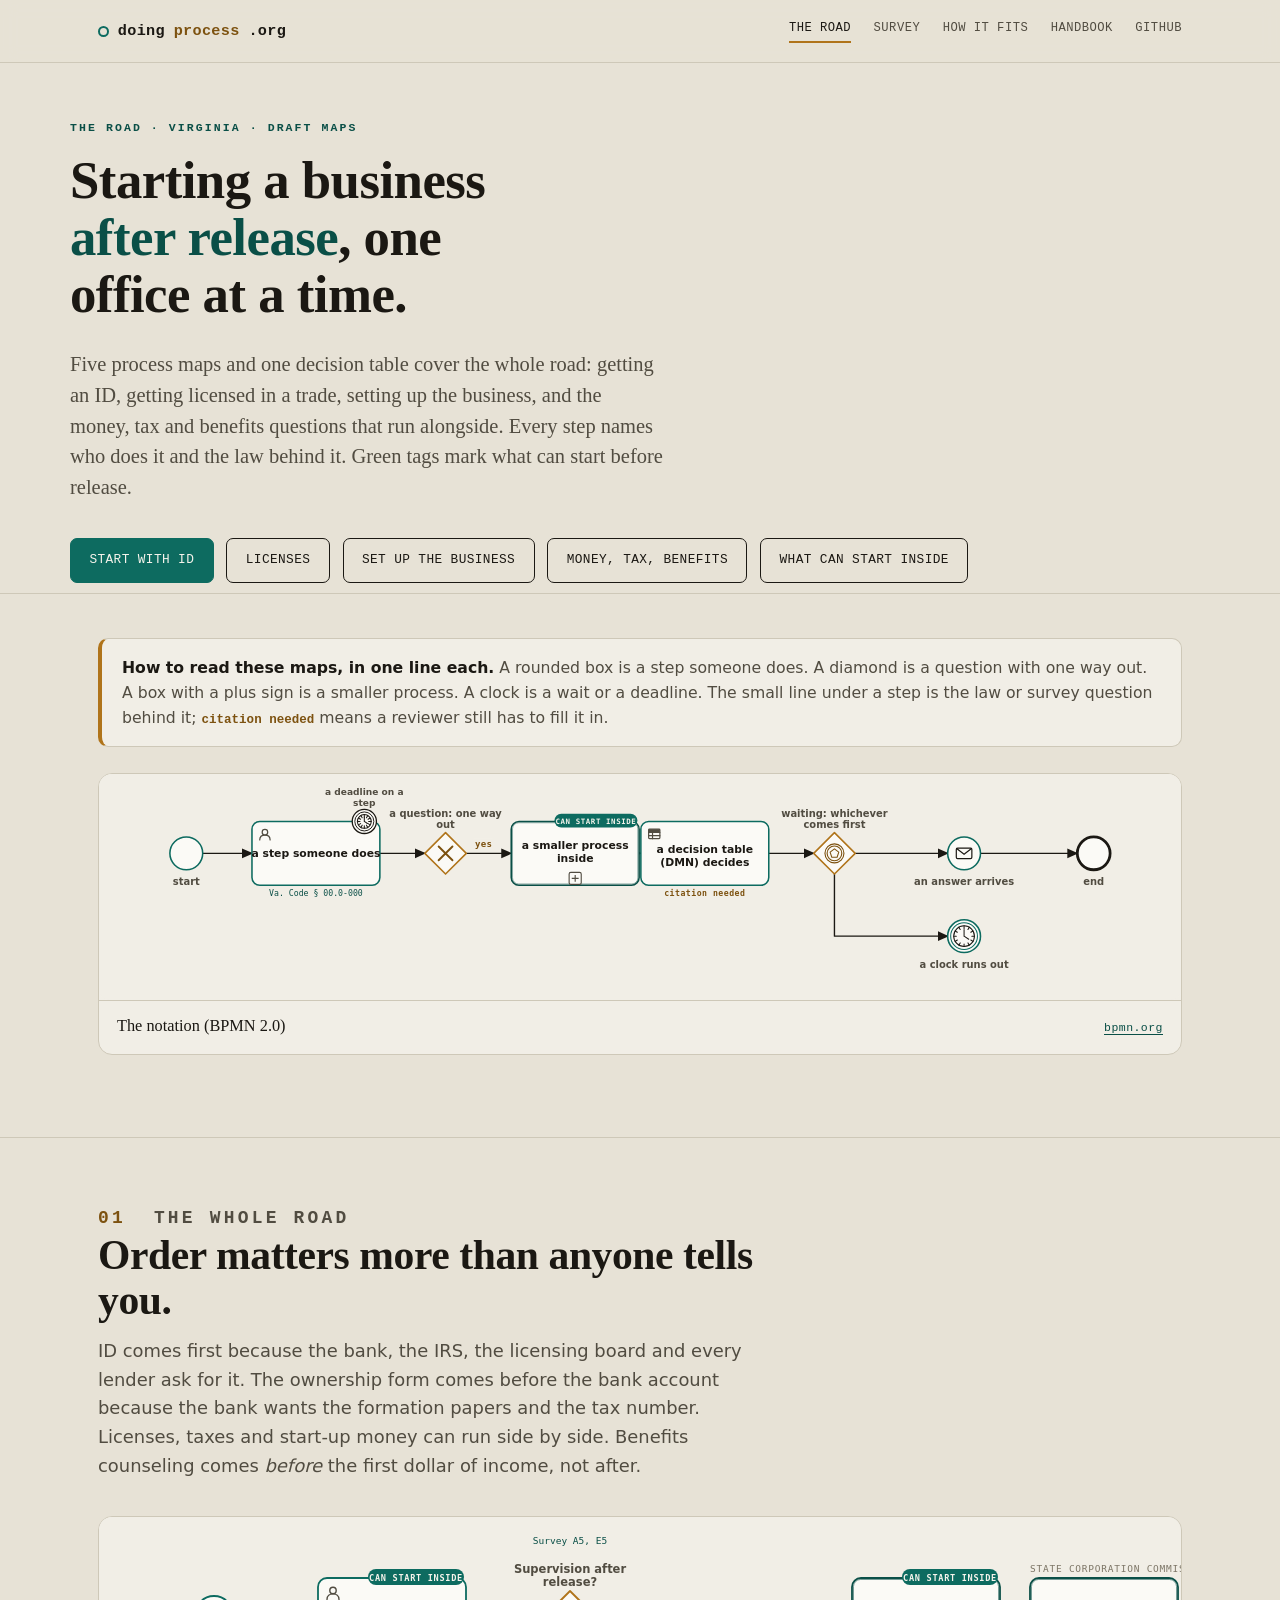
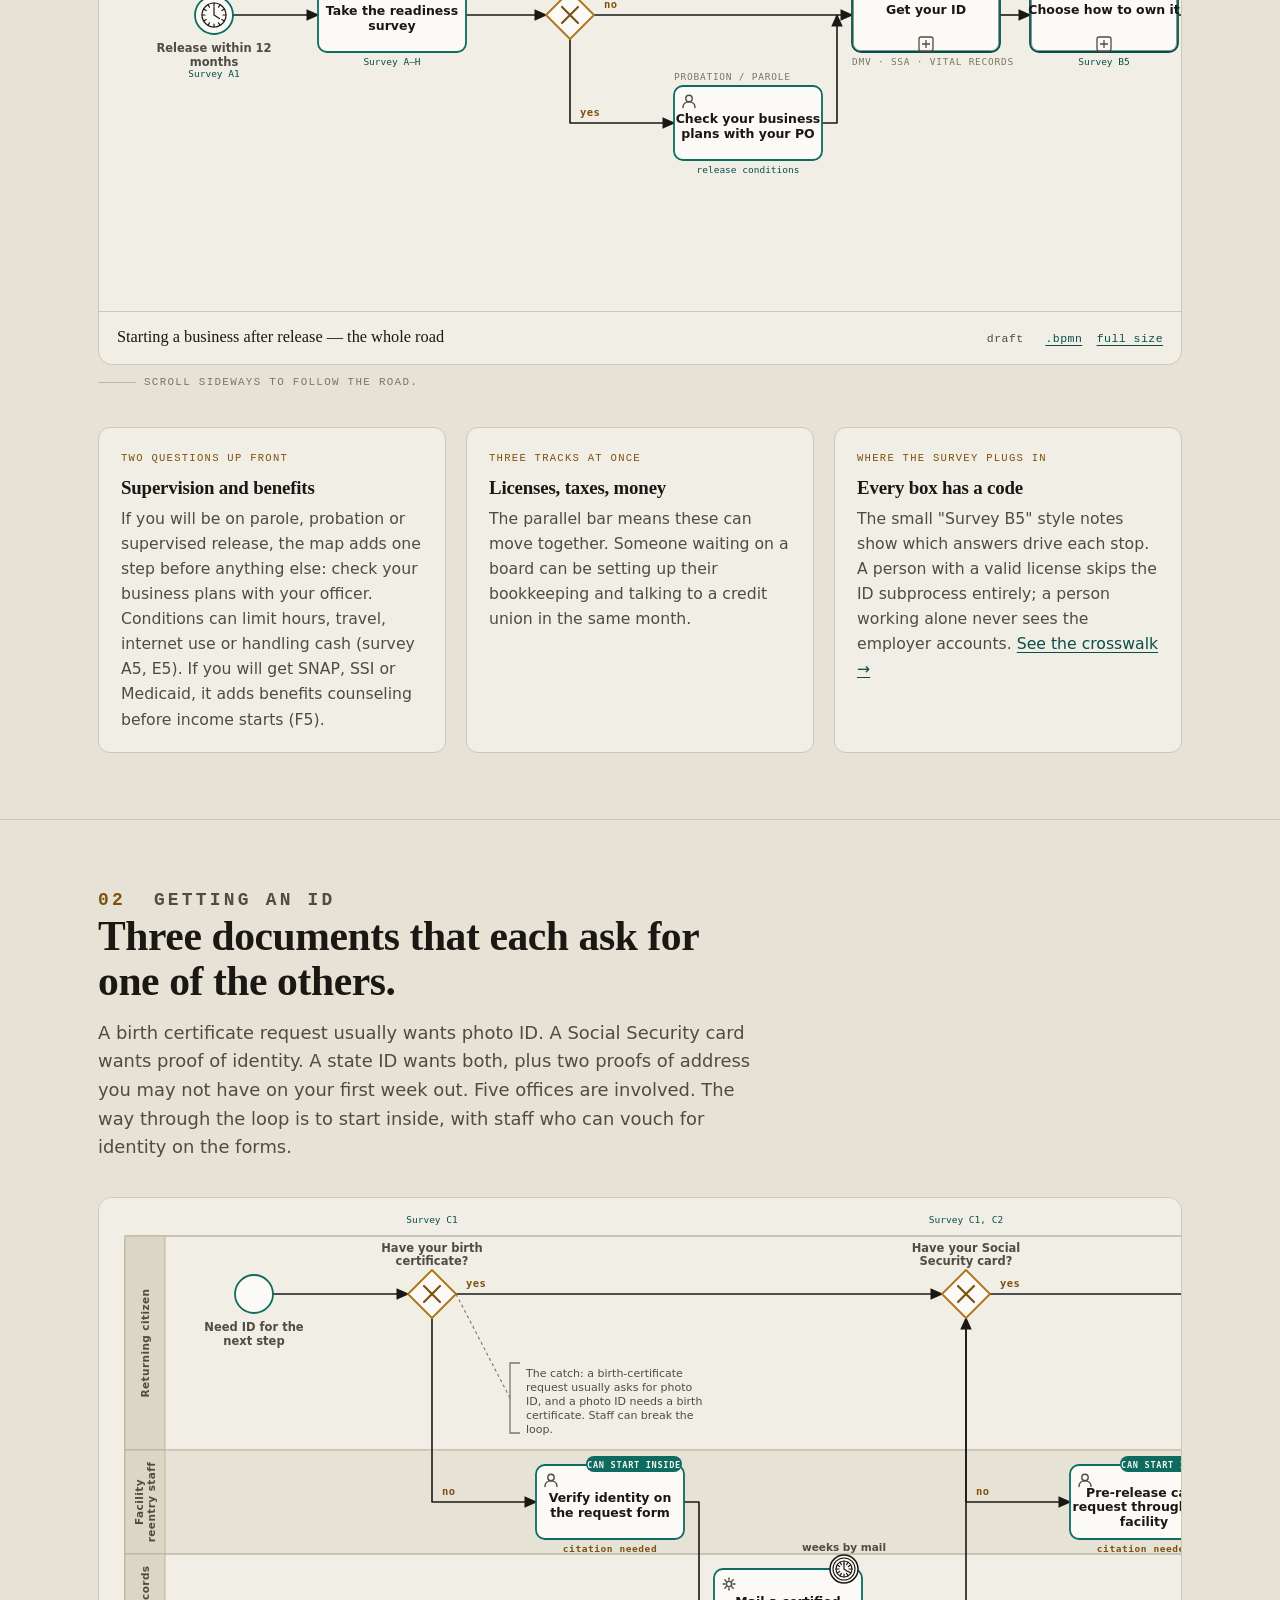
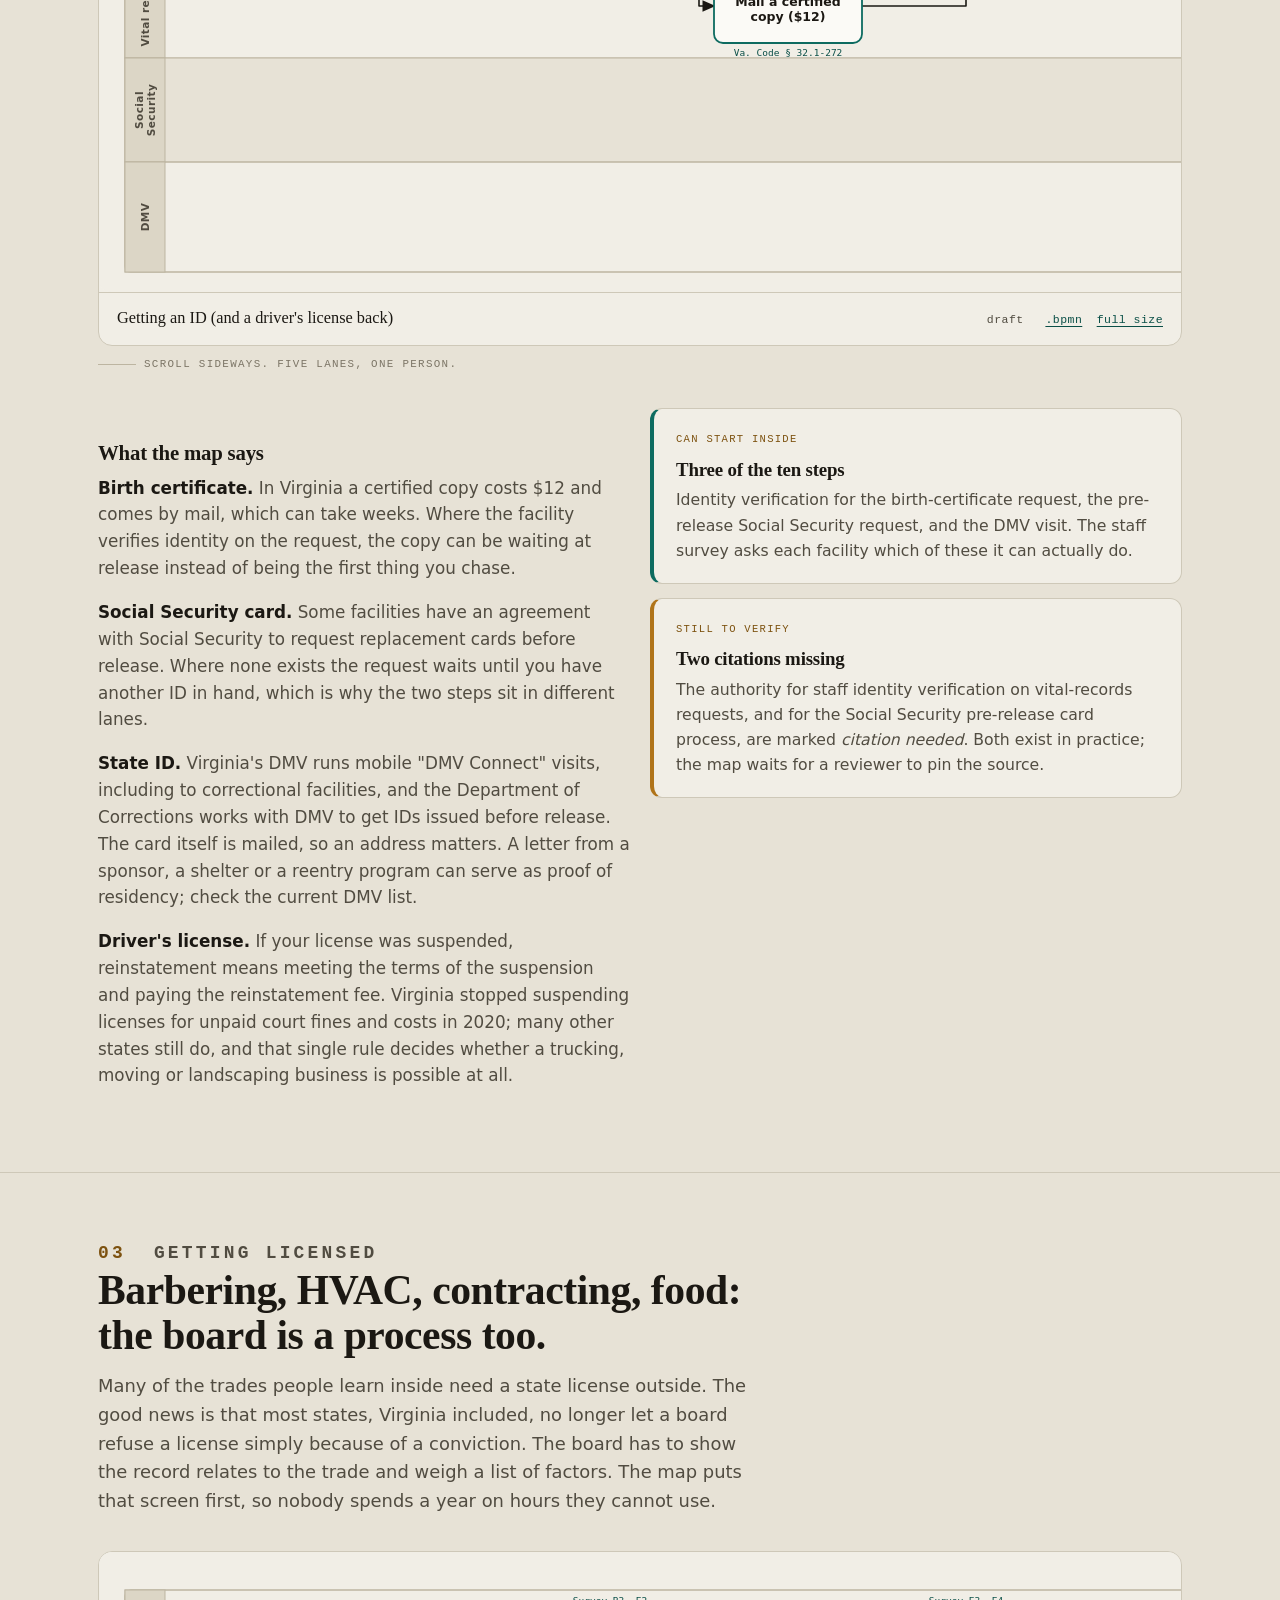
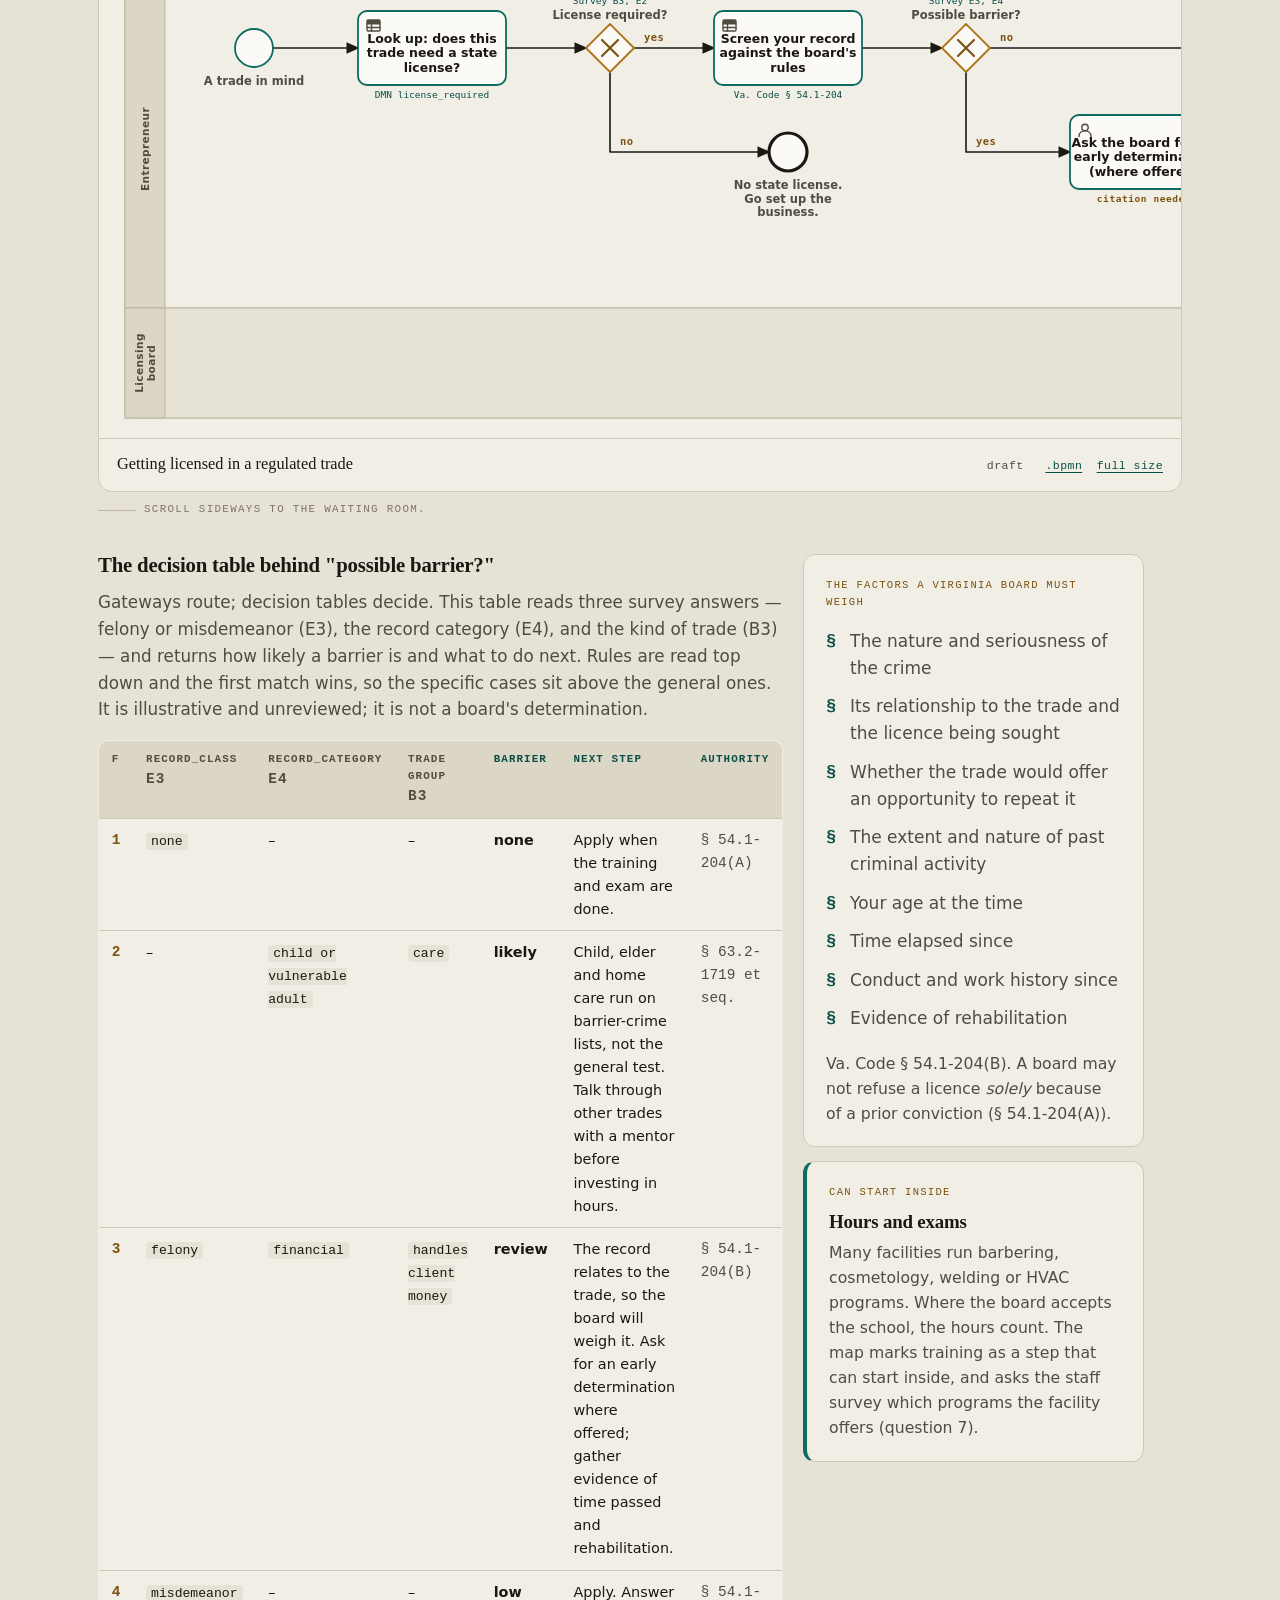
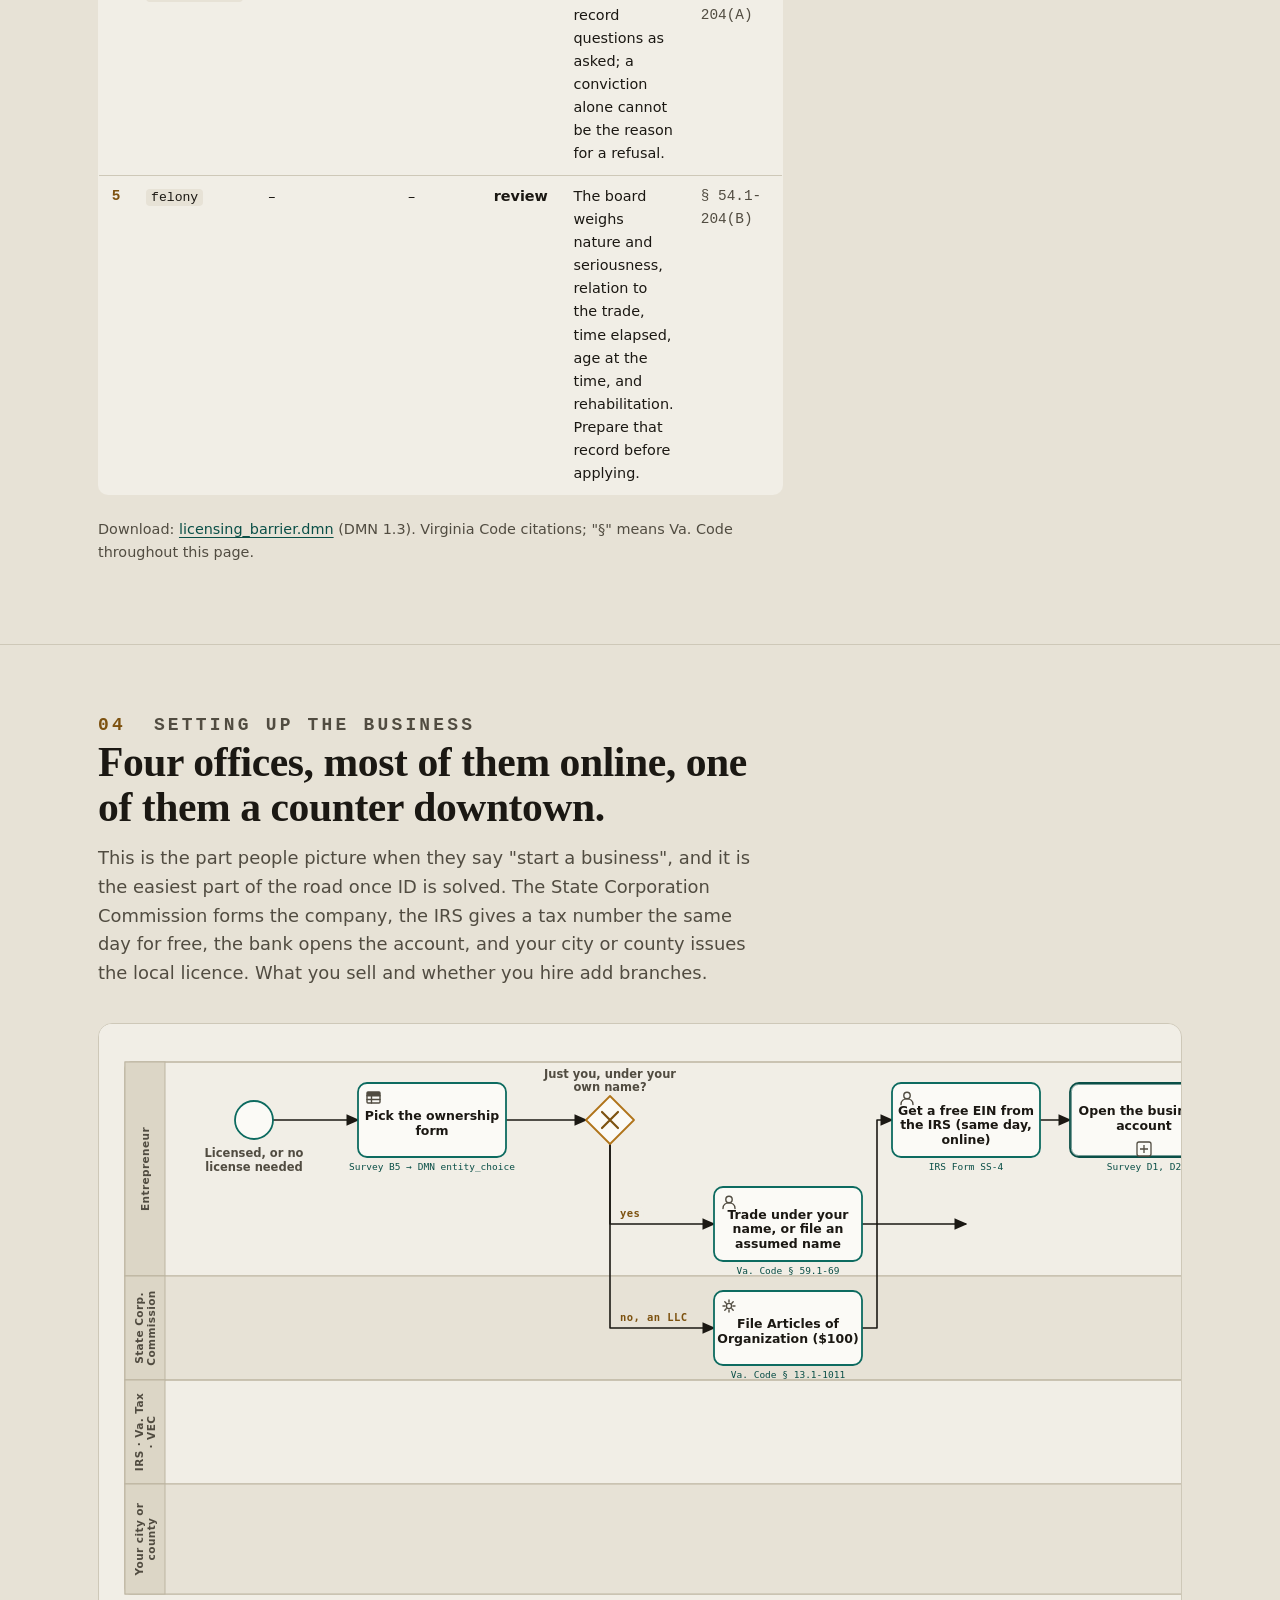
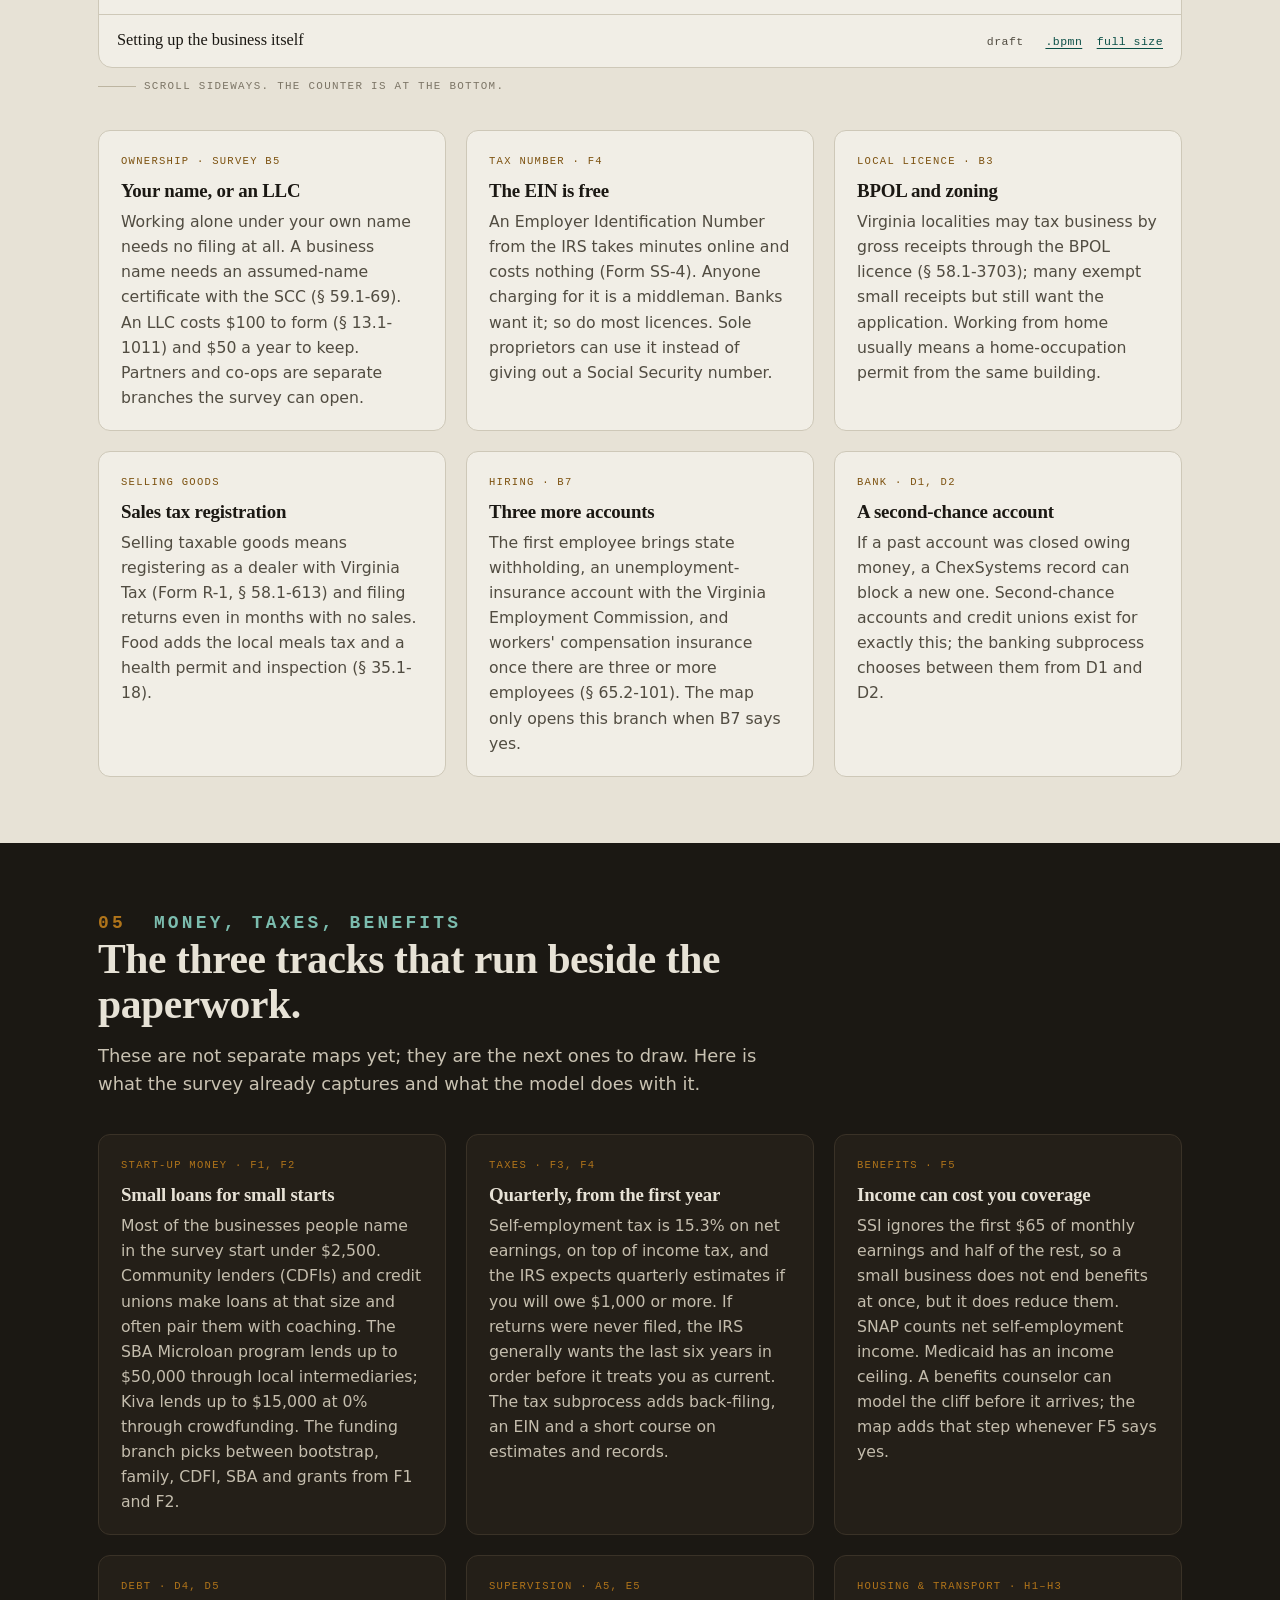
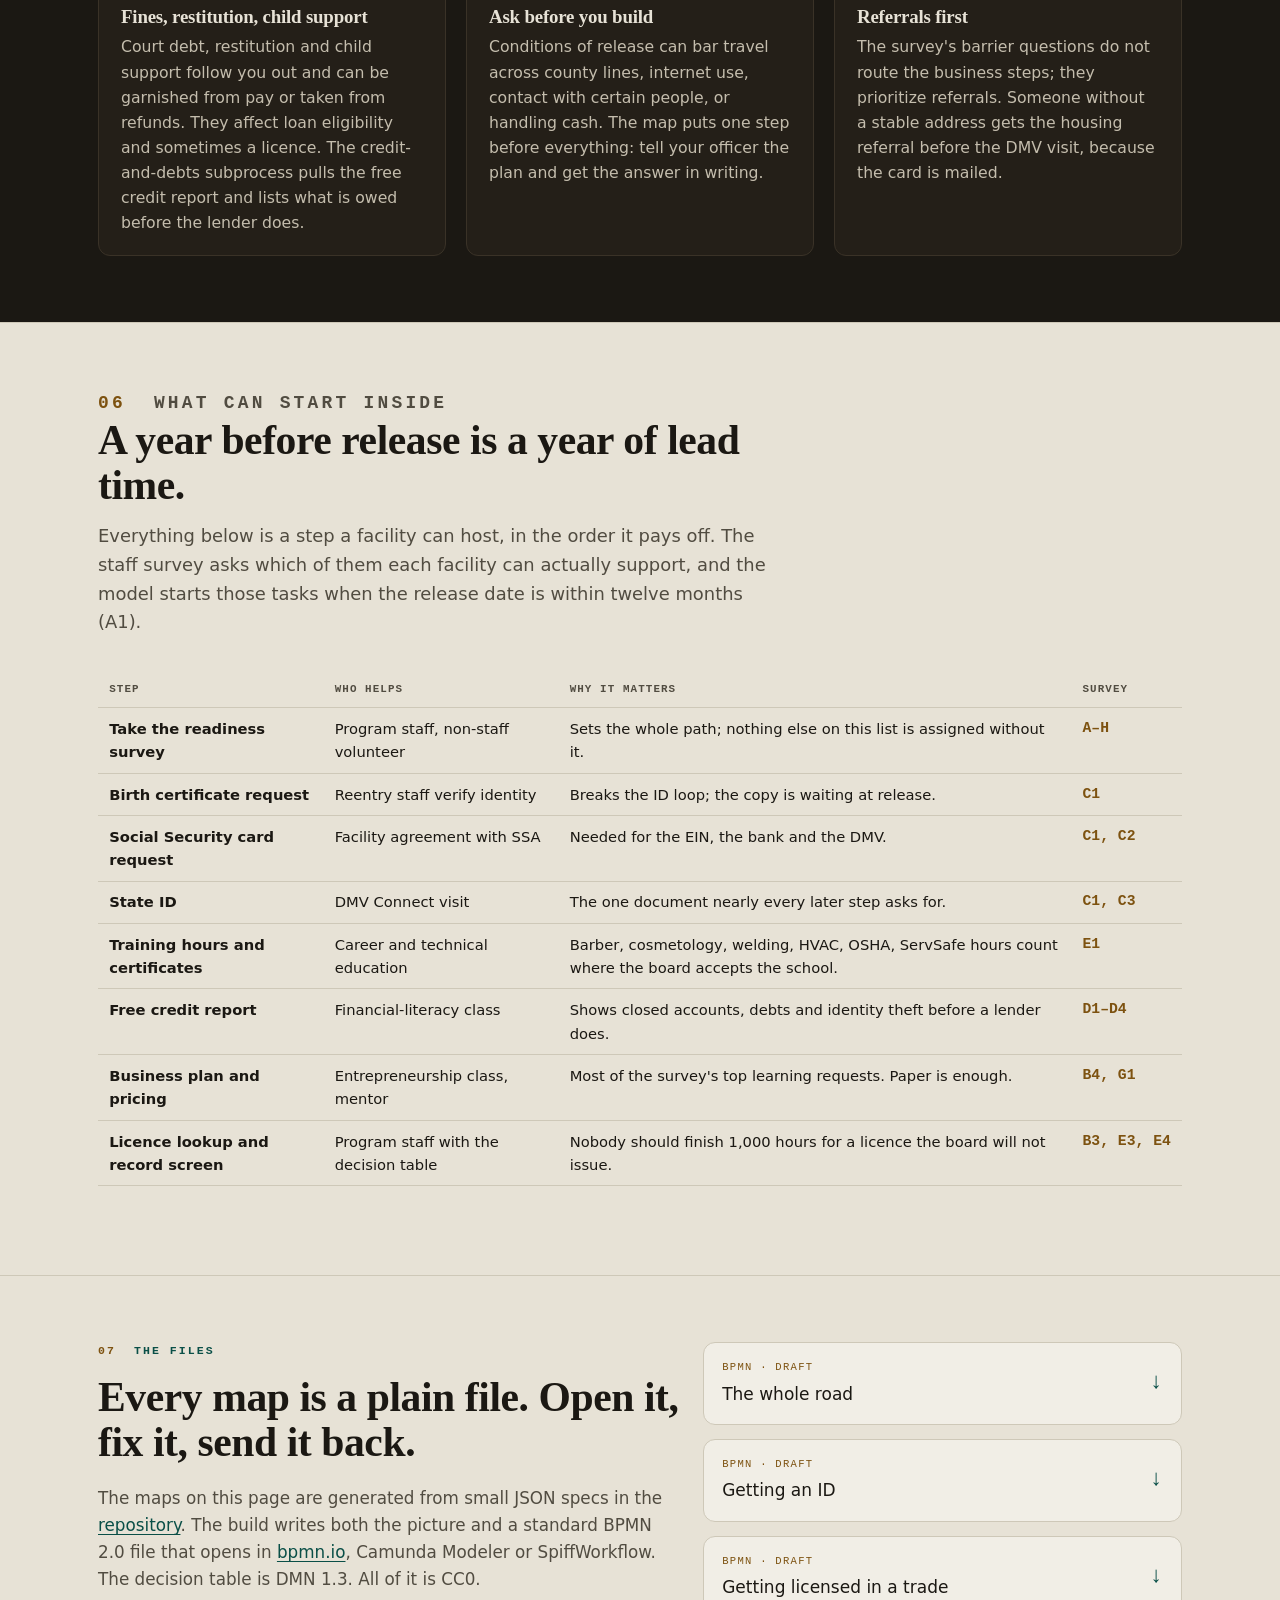
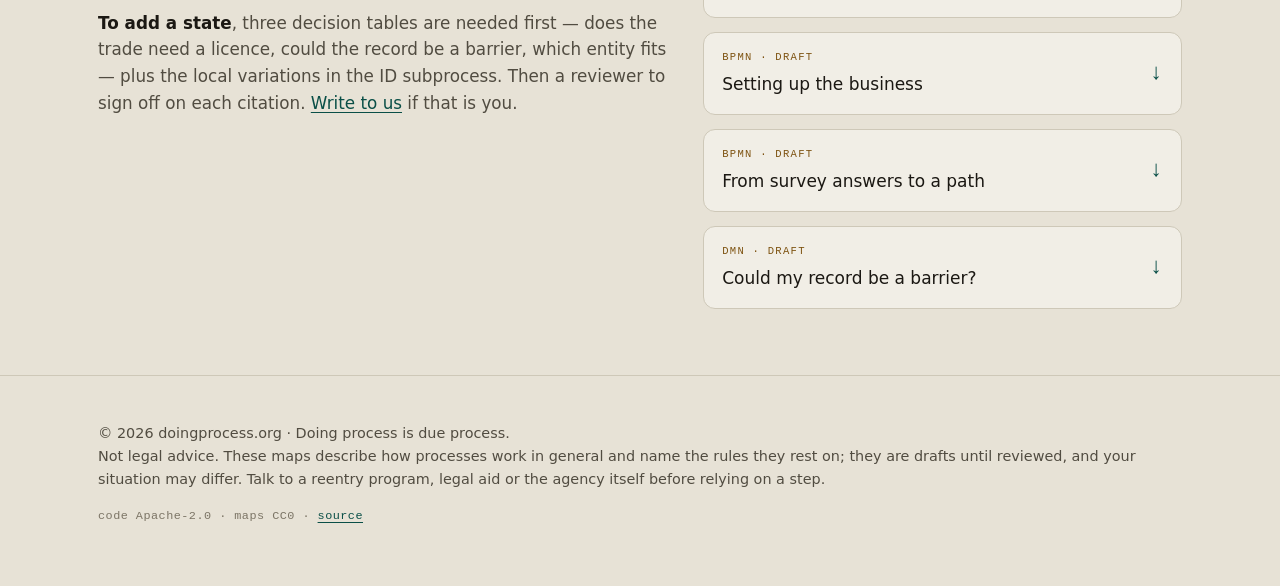
==== site/start-a-business.html @ e69c784a "Rebuild the site around starting a business after release - Three pages: home (reframed around the e" ====
<!doctype html>
<html lang="en">
<head>
<meta charset="utf-8">
<meta name="viewport" content="width=device-width, initial-scale=1">
<title>Starting a business after release — the road, mapped · Doing Process</title>
<meta name="description" content="Every step from a release date to an open business — ID, bank account, ownership, licenses, taxes, money, benefits — as BPMN process maps with the law behind each step. Virginia is the first worked example.">
<link rel="stylesheet" href="assets/site.css">
<link rel="icon" href="data:image/svg+xml,%3Csvg xmlns='http://www.w3.org/2000/svg' viewBox='0 0 32 32'%3E%3Ccircle cx='16' cy='16' r='11' fill='none' stroke='%230d6b60' stroke-width='4'/%3E%3C/svg%3E">
</head>
<body id="top">

<header class="nav">
  <div class="wrap">
    <a class="brand" href="index.html"><span class="dot"></span>doing<b>process</b>.org</a>
    <nav aria-label="Site">
      <a href="start-a-business.html" aria-current="page">The road</a>
      <a href="survey.html">Survey</a>
      <a href="index.html#fit" class="hide-m">How it fits</a>
      <a href="index.html#handbook" class="hide-m">Handbook</a>
      <a href="https://github.com/alibama/doingprocess">GitHub</a>
    </nav>
  </div>
</header>

<main>
<div class="wrap hero sub">
  <p class="eyebrow">The road · Virginia · draft maps</p>
  <h1>Starting a business <em>after release</em>, one office at a time.</h1>
  <p class="lede">Five process maps and one decision table cover the whole road: getting an ID, getting licensed in a trade, setting up
    the business, and the money, tax and benefits questions that run alongside. Every step names who does it and the law behind it.
    Green tags mark what can start before release.</p>
  <div class="actions">
    <a class="btn primary" href="#id">Start with ID</a>
    <a class="btn" href="#license">Licenses</a>
    <a class="btn" href="#setup">Set up the business</a>
    <a class="btn" href="#money">Money, tax, benefits</a>
    <a class="btn" href="#inside">What can start inside</a>
  </div>
</div>

<section class="tight">
  <div class="wrap">
    <div class="callout">
      <p><b>How to read these maps, in one line each.</b> A rounded box is a step someone does. A diamond is a question with one way out.
        A box with a plus sign is a smaller process. A clock is a wait or a deadline. The small line under a step is the law or survey
        question behind it; <span class="need mono" style="color:var(--ochre-2);font-weight:700;font-size:.8em">citation needed</span> means a reviewer still has to fill it in.</p>
    </div>
    <figure class="diagram">
      <div class="scroller"><img class="fit" src="assets/diagrams/legend.svg" width="1230" height="268" alt="Legend: start circle, a step someone does with a deadline clock, a question diamond, a smaller process with a plus sign, a decision table step, an event gateway waiting for whichever comes first, a message, a timer, and a thick end circle."></div>
      <figcaption><span class="t">The notation (BPMN 2.0)</span><span class="links"><a href="https://www.bpmn.org/">bpmn.org</a></span></figcaption>
    </figure>
  </div>
</section>

<!-- 01 the whole road -->
<section id="road">
  <div class="wrap">
    <div class="head">
      <p class="eyebrow"><span class="n">01</span> &nbsp;The whole road</p>
      <h2>Order matters more than anyone tells you.</h2>
      <p>ID comes first because the bank, the IRS, the licensing board and every lender ask for it. The ownership form comes before the bank account because the bank wants the formation papers and the tax number. Licenses, taxes and start-up money can run side by side. Benefits counseling comes <em>before</em> the first dollar of income, not after.</p>
    </div>
    <figure class="diagram">
      <div class="scroller"><img src="assets/diagrams/overview.svg" width="2366" height="394" alt="BPMN overview of the whole road from release to an open business." loading="lazy"></div>
      <figcaption><span class="t">Starting a business after release — the whole road</span>
        <span class="links">draft <a href="models/overview.bpmn" download>.bpmn</a><a href="assets/diagrams/overview.svg">full size</a></span></figcaption>
    </figure>
    <p class="scrollhint">Scroll sideways to follow the road.</p>
    <div class="grid cards3">
      <div class="card"><span class="tag">Two questions up front</span><h3>Supervision and benefits</h3><p>If you will be on parole, probation or supervised release, the map adds one step before anything else: check your business plans with your officer. Conditions can limit hours, travel, internet use or handling cash (survey A5, E5). If you will get SNAP, SSI or Medicaid, it adds benefits counseling before income starts (F5).</p></div>
      <div class="card"><span class="tag">Three tracks at once</span><h3>Licenses, taxes, money</h3><p>The parallel bar means these can move together. Someone waiting on a board can be setting up their bookkeeping and talking to a credit union in the same month.</p></div>
      <div class="card"><span class="tag">Where the survey plugs in</span><h3>Every box has a code</h3><p>The small "Survey B5" style notes show which answers drive each stop. A person with a valid license skips the ID subprocess entirely; a person working alone never sees the employer accounts. <a href="survey.html#crosswalk">See the crosswalk →</a></p></div>
    </div>
  </div>
</section>

<!-- 02 ID -->
<section id="id">
  <div class="wrap">
    <div class="head">
      <p class="eyebrow"><span class="n">02</span> &nbsp;Getting an ID</p>
      <h2>Three documents that each ask for one of the others.</h2>
      <p>A birth certificate request usually wants photo ID. A Social Security card wants proof of identity. A state ID wants both, plus two proofs of address you may not have on your first week out. Five offices are involved. The way through the loop is to start inside, with staff who can vouch for identity on the forms.</p>
    </div>
    <figure class="diagram">
      <div class="scroller"><img src="assets/diagrams/obtain_id.svg" width="2584" height="694" alt="BPMN map with lanes for the returning citizen, facility reentry staff, vital records, Social Security and the DMV: birth certificate, Social Security card, state ID and driver's license reinstatement." loading="lazy"></div>
      <figcaption><span class="t">Getting an ID (and a driver's license back)</span>
        <span class="links">draft <a href="models/obtain_id.bpmn" download>.bpmn</a><a href="assets/diagrams/obtain_id.svg">full size</a></span></figcaption>
    </figure>
    <p class="scrollhint">Scroll sideways. Five lanes, one person.</p>
    <div class="grid g2e">
      <div class="prose">
        <h3>What the map says</h3>
        <p><b>Birth certificate.</b> In Virginia a certified copy costs $12 and comes by mail, which can take weeks. Where the facility verifies identity on the request, the copy can be waiting at release instead of being the first thing you chase.</p>
        <p><b>Social Security card.</b> Some facilities have an agreement with Social Security to request replacement cards before release. Where none exists the request waits until you have another ID in hand, which is why the two steps sit in different lanes.</p>
        <p><b>State ID.</b> Virginia's DMV runs mobile "DMV Connect" visits, including to correctional facilities, and the Department of Corrections works with DMV to get IDs issued before release. The card itself is mailed, so an address matters. A letter from a sponsor, a shelter or a reentry program can serve as proof of residency; check the current DMV list.</p>
        <p><b>Driver's license.</b> If your license was suspended, reinstatement means meeting the terms of the suspension and paying the reinstatement fee. Virginia stopped suspending licenses for unpaid court fines and costs in 2020; many other states still do, and that single rule decides whether a trucking, moving or landscaping business is possible at all.</p>
      </div>
      <div>
        <div class="card accent" style="margin-bottom:14px"><span class="tag">Can start inside</span><h3>Three of the ten steps</h3><p>Identity verification for the birth-certificate request, the pre-release Social Security request, and the DMV visit. The staff survey asks each facility which of these it can actually do.</p></div>
        <div class="card warn"><span class="tag">Still to verify</span><h3>Two citations missing</h3><p>The authority for staff identity verification on vital-records requests, and for the Social Security pre-release card process, are marked <em>citation needed</em>. Both exist in practice; the map waits for a reviewer to pin the source.</p></div>
      </div>
    </div>
  </div>
</section>

<!-- 03 licenses -->
<section id="license">
  <div class="wrap">
    <div class="head">
      <p class="eyebrow"><span class="n">03</span> &nbsp;Getting licensed</p>
      <h2>Barbering, HVAC, contracting, food: the board is a process too.</h2>
      <p>Many of the trades people learn inside need a state license outside. The good news is that most states, Virginia included, no longer let a board refuse a license simply because of a conviction. The board has to show the record relates to the trade and weigh a list of factors. The map puts that screen first, so nobody spends a year on hours they cannot use.</p>
    </div>
    <figure class="diagram">
      <div class="scroller"><img src="assets/diagrams/licensed_trade.svg" width="2406" height="486" alt="BPMN map: look up whether the trade needs a license, screen the record against the board's rules, optional early determination, training hours and exam, apply, then wait for the board: issued, denied with a hearing, or follow up after 30 days." loading="lazy"></div>
      <figcaption><span class="t">Getting licensed in a regulated trade</span>
        <span class="links">draft <a href="models/licensed_trade.bpmn" download>.bpmn</a><a href="assets/diagrams/licensed_trade.svg">full size</a></span></figcaption>
    </figure>
    <p class="scrollhint">Scroll sideways to the waiting room.</p>

    <div class="grid g2">
      <div>
        <h3 style="font-size:1.3rem;margin-bottom:.6em">The decision table behind "possible barrier?"</h3>
        <p class="prose">Gateways route; decision tables decide. This table reads three survey answers — felony or misdemeanor (E3), the record category (E4), and the kind of trade (B3) — and returns how likely a barrier is and what to do next. Rules are read top down and the first match wins, so the specific cases sit above the general ones. It is illustrative and unreviewed; it is not a board's determination.</p>
        <div class="tablewrap">
        <table class="dmn">
          <thead><tr><th>F</th><th>record_class <span class="small">E3</span></th><th>record_category <span class="small">E4</span></th><th>trade group <span class="small">B3</span></th><th class="out">barrier</th><th class="out">next step</th><th class="out">authority</th></tr></thead>
          <tbody>
            <tr><td class="n">1</td><td><code>none</code></td><td>–</td><td>–</td><td><b>none</b></td><td>Apply when the training and exam are done.</td><td class="mono small">§ 54.1-204(A)</td></tr>
            <tr><td class="n">2</td><td>–</td><td><code>child or vulnerable adult</code></td><td><code>care</code></td><td><b>likely</b></td><td>Child, elder and home care run on barrier-crime lists, not the general test. Talk through other trades with a mentor before investing in hours.</td><td class="mono small">§ 63.2-1719 et seq.</td></tr>
            <tr><td class="n">3</td><td><code>felony</code></td><td><code>financial</code></td><td><code>handles client money</code></td><td><b>review</b></td><td>The record relates to the trade, so the board will weigh it. Ask for an early determination where offered; gather evidence of time passed and rehabilitation.</td><td class="mono small">§ 54.1-204(B)</td></tr>
            <tr><td class="n">4</td><td><code>misdemeanor</code></td><td>–</td><td>–</td><td><b>low</b></td><td>Apply. Answer record questions as asked; a conviction alone cannot be the reason for a refusal.</td><td class="mono small">§ 54.1-204(A)</td></tr>
            <tr><td class="n">5</td><td><code>felony</code></td><td>–</td><td>–</td><td><b>review</b></td><td>The board weighs nature and seriousness, relation to the trade, time elapsed, age at the time, and rehabilitation. Prepare that record before applying.</td><td class="mono small">§ 54.1-204(B)</td></tr>
          </tbody>
        </table>
        </div>
        <p class="small">Download: <a href="models/licensing_barrier.dmn" download>licensing_barrier.dmn</a> (DMN 1.3). Virginia Code citations; "§" means Va. Code throughout this page.</p>
      </div>
      <div>
        <div class="card" style="margin-bottom:14px"><span class="tag">The factors a Virginia board must weigh</span>
          <ul class="ticks">
            <li>The nature and seriousness of the crime</li>
            <li>Its relationship to the trade and the licence being sought</li>
            <li>Whether the trade would offer an opportunity to repeat it</li>
            <li>The extent and nature of past criminal activity</li>
            <li>Your age at the time</li>
            <li>Time elapsed since</li>
            <li>Conduct and work history since</li>
            <li>Evidence of rehabilitation</li>
          </ul>
          <p class="small" style="margin-top:.8rem">Va. Code § 54.1-204(B). A board may not refuse a licence <em>solely</em> because of a prior conviction (§ 54.1-204(A)).</p></div>
        <div class="card accent"><span class="tag">Can start inside</span><h3>Hours and exams</h3><p>Many facilities run barbering, cosmetology, welding or HVAC programs. Where the board accepts the school, the hours count. The map marks training as a step that can start inside, and asks the staff survey which programs the facility offers (question 7).</p></div>
      </div>
    </div>
  </div>
</section>

<!-- 04 set up -->
<section id="setup">
  <div class="wrap">
    <div class="head">
      <p class="eyebrow"><span class="n">04</span> &nbsp;Setting up the business</p>
      <h2>Four offices, most of them online, one of them a counter downtown.</h2>
      <p>This is the part people picture when they say "start a business", and it is the easiest part of the road once ID is solved. The State Corporation Commission forms the company, the IRS gives a tax number the same day for free, the bank opens the account, and your city or county issues the local licence. What you sell and whether you hire add branches.</p>
    </div>
    <figure class="diagram">
      <div class="scroller"><img src="assets/diagrams/set_up_business.svg" width="2406" height="590" alt="BPMN map with lanes for the entrepreneur, the State Corporation Commission, state and federal tax agencies, and the locality: ownership form, assumed name or LLC, EIN, bank account, local business licence, zoning, sales tax or health permit, employer accounts." loading="lazy"></div>
      <figcaption><span class="t">Setting up the business itself</span>
        <span class="links">draft <a href="models/set_up_business.bpmn" download>.bpmn</a><a href="assets/diagrams/set_up_business.svg">full size</a></span></figcaption>
    </figure>
    <p class="scrollhint">Scroll sideways. The counter is at the bottom.</p>
    <div class="grid cards3">
      <div class="card"><span class="tag">Ownership · Survey B5</span><h3>Your name, or an LLC</h3><p>Working alone under your own name needs no filing at all. A business name needs an assumed-name certificate with the SCC (§ 59.1-69). An LLC costs $100 to form (§ 13.1-1011) and $50 a year to keep. Partners and co-ops are separate branches the survey can open.</p></div>
      <div class="card"><span class="tag">Tax number · F4</span><h3>The EIN is free</h3><p>An Employer Identification Number from the IRS takes minutes online and costs nothing (Form SS-4). Anyone charging for it is a middleman. Banks want it; so do most licences. Sole proprietors can use it instead of giving out a Social Security number.</p></div>
      <div class="card"><span class="tag">Local licence · B3</span><h3>BPOL and zoning</h3><p>Virginia localities may tax business by gross receipts through the BPOL licence (§ 58.1-3703); many exempt small receipts but still want the application. Working from home usually means a home-occupation permit from the same building.</p></div>
      <div class="card"><span class="tag">Selling goods</span><h3>Sales tax registration</h3><p>Selling taxable goods means registering as a dealer with Virginia Tax (Form R-1, § 58.1-613) and filing returns even in months with no sales. Food adds the local meals tax and a health permit and inspection (§ 35.1-18).</p></div>
      <div class="card"><span class="tag">Hiring · B7</span><h3>Three more accounts</h3><p>The first employee brings state withholding, an unemployment-insurance account with the Virginia Employment Commission, and workers' compensation insurance once there are three or more employees (§ 65.2-101). The map only opens this branch when B7 says yes.</p></div>
      <div class="card"><span class="tag">Bank · D1, D2</span><h3>A second-chance account</h3><p>If a past account was closed owing money, a ChexSystems record can block a new one. Second-chance accounts and credit unions exist for exactly this; the banking subprocess chooses between them from D1 and D2.</p></div>
    </div>
  </div>
</section>

<!-- 05 money -->
<section id="money" class="dark">
  <div class="wrap">
    <div class="head">
      <p class="eyebrow"><span class="n">05</span> &nbsp;Money, taxes, benefits</p>
      <h2>The three tracks that run beside the paperwork.</h2>
      <p>These are not separate maps yet; they are the next ones to draw. Here is what the survey already captures and what the model does with it.</p>
    </div>
    <div class="grid cards3">
      <div class="card"><span class="tag">Start-up money · F1, F2</span><h3>Small loans for small starts</h3><p>Most of the businesses people name in the survey start under $2,500. Community lenders (CDFIs) and credit unions make loans at that size and often pair them with coaching. The SBA Microloan program lends up to $50,000 through local intermediaries; Kiva lends up to $15,000 at 0% through crowdfunding. The funding branch picks between bootstrap, family, CDFI, SBA and grants from F1 and F2.</p></div>
      <div class="card"><span class="tag">Taxes · F3, F4</span><h3>Quarterly, from the first year</h3><p>Self-employment tax is 15.3% on net earnings, on top of income tax, and the IRS expects quarterly estimates if you will owe $1,000 or more. If returns were never filed, the IRS generally wants the last six years in order before it treats you as current. The tax subprocess adds back-filing, an EIN and a short course on estimates and records.</p></div>
      <div class="card"><span class="tag">Benefits · F5</span><h3>Income can cost you coverage</h3><p>SSI ignores the first $65 of monthly earnings and half of the rest, so a small business does not end benefits at once, but it does reduce them. SNAP counts net self-employment income. Medicaid has an income ceiling. A benefits counselor can model the cliff before it arrives; the map adds that step whenever F5 says yes.</p></div>
      <div class="card"><span class="tag">Debt · D4, D5</span><h3>Fines, restitution, child support</h3><p>Court debt, restitution and child support follow you out and can be garnished from pay or taken from refunds. They affect loan eligibility and sometimes a licence. The credit-and-debts subprocess pulls the free credit report and lists what is owed before the lender does.</p></div>
      <div class="card"><span class="tag">Supervision · A5, E5</span><h3>Ask before you build</h3><p>Conditions of release can bar travel across county lines, internet use, contact with certain people, or handling cash. The map puts one step before everything: tell your officer the plan and get the answer in writing.</p></div>
      <div class="card"><span class="tag">Housing &amp; transport · H1–H3</span><h3>Referrals first</h3><p>The survey's barrier questions do not route the business steps; they prioritize referrals. Someone without a stable address gets the housing referral before the DMV visit, because the card is mailed.</p></div>
    </div>
  </div>
</section>

<!-- 06 inside -->
<section id="inside">
  <div class="wrap">
    <div class="head">
      <p class="eyebrow"><span class="n">06</span> &nbsp;What can start inside</p>
      <h2>A year before release is a year of lead time.</h2>
      <p>Everything below is a step a facility can host, in the order it pays off. The staff survey asks which of them each facility can actually support, and the model starts those tasks when the release date is within twelve months (A1).</p>
    </div>
    <div class="tablewrap">
    <table class="plain">
      <thead><tr><th>Step</th><th>Who helps</th><th>Why it matters</th><th>Survey</th></tr></thead>
      <tbody>
        <tr><td><b>Take the readiness survey</b></td><td>Program staff, non-staff volunteer</td><td>Sets the whole path; nothing else on this list is assigned without it.</td><td class="code">A–H</td></tr>
        <tr><td><b>Birth certificate request</b></td><td>Reentry staff verify identity</td><td>Breaks the ID loop; the copy is waiting at release.</td><td class="code">C1</td></tr>
        <tr><td><b>Social Security card request</b></td><td>Facility agreement with SSA</td><td>Needed for the EIN, the bank and the DMV.</td><td class="code">C1, C2</td></tr>
        <tr><td><b>State ID</b></td><td>DMV Connect visit</td><td>The one document nearly every later step asks for.</td><td class="code">C1, C3</td></tr>
        <tr><td><b>Training hours and certificates</b></td><td>Career and technical education</td><td>Barber, cosmetology, welding, HVAC, OSHA, ServSafe hours count where the board accepts the school.</td><td class="code">E1</td></tr>
        <tr><td><b>Free credit report</b></td><td>Financial-literacy class</td><td>Shows closed accounts, debts and identity theft before a lender does.</td><td class="code">D1–D4</td></tr>
        <tr><td><b>Business plan and pricing</b></td><td>Entrepreneurship class, mentor</td><td>Most of the survey's top learning requests. Paper is enough.</td><td class="code">B4, G1</td></tr>
        <tr><td><b>Licence lookup and record screen</b></td><td>Program staff with the decision table</td><td>Nobody should finish 1,000 hours for a licence the board will not issue.</td><td class="code">B3, E3, E4</td></tr>
      </tbody>
    </table>
    </div>
  </div>
</section>

<!-- 07 files + next -->
<section id="files">
  <div class="wrap grid g2">
    <div>
      <p class="eyebrow"><span class="n">07</span> &nbsp;The files</p>
      <h2 style="font-size:clamp(1.8rem,3.6vw,2.6rem);margin-bottom:.5em">Every map is a plain file. Open it, fix it, send it back.</h2>
      <p class="prose">The maps on this page are generated from small JSON specs in the <a href="https://github.com/alibama/doingprocess/tree/main/models">repository</a>. The build writes both the picture and a standard BPMN 2.0 file that opens in <a href="https://demo.bpmn.io/">bpmn.io</a>, Camunda Modeler or SpiffWorkflow. The decision table is DMN 1.3. All of it is CC0.</p>
      <p class="prose"><b>To add a state</b>, three decision tables are needed first — does the trade need a licence, could the record be a barrier, which entity fits — plus the local variations in the ID subprocess. Then a reviewer to sign off on each citation. <a href="mailto:hello@doingprocess.org">Write to us</a> if that is you.</p>
    </div>
    <div class="dls" style="grid-template-columns:1fr">
      <a class="dl" href="models/overview.bpmn" download><span><span class="k">BPMN · draft</span>The whole road</span><span class="arrow">↓</span></a>
      <a class="dl" href="models/obtain_id.bpmn" download><span><span class="k">BPMN · draft</span>Getting an ID</span><span class="arrow">↓</span></a>
      <a class="dl" href="models/licensed_trade.bpmn" download><span><span class="k">BPMN · draft</span>Getting licensed in a trade</span><span class="arrow">↓</span></a>
      <a class="dl" href="models/set_up_business.bpmn" download><span><span class="k">BPMN · draft</span>Setting up the business</span><span class="arrow">↓</span></a>
      <a class="dl" href="models/survey_to_path.bpmn" download><span><span class="k">BPMN · draft</span>From survey answers to a path</span><span class="arrow">↓</span></a>
      <a class="dl" href="models/licensing_barrier.dmn" download><span><span class="k">DMN · draft</span>Could my record be a barrier?</span><span class="arrow">↓</span></a>
    </div>
  </div>
</section>
</main>

<footer>
  <div class="wrap row">
    <div>© <span id="yr"></span> doingprocess.org · Doing process is due process.<br>
      <span class="small">Not legal advice. These maps describe how processes work in general and name the rules they rest on; they are drafts until reviewed, and your situation may differ. Talk to a reentry program, legal aid or the agency itself before relying on a step.</span></div>
    <div class="mono">code Apache-2.0 · maps CC0 · <a href="https://github.com/alibama/doingprocess">source</a></div>
  </div>
</footer>
<script>document.getElementById('yr').textContent=new Date().getFullYear();</script>
</body>
</html>
---- site/assets/site.css ----
/* doingprocess.org — shared styles. Edit freely; no build step. */
:root{
  --paper:#e7e2d6; --paper-2:#f1eee6; --paper-3:#dcd6c6;
  --ink:#1b1813; --ink-2:#514c41; --ink-3:#7c7566;
  --teal:#0d6b60; --teal-2:#0a4f47; --ochre:#b0741a; --ochre-2:#7d5210;
  --line:#cec8b8; --line-2:#bdb5a1;
  --maxw:1140px;
  --serif:"Iowan Old Style","Palatino Linotype",Palatino,"Book Antiqua",Georgia,"Times New Roman",serif;
  --sans:ui-sans-serif,system-ui,-apple-system,"Segoe UI",Roboto,Helvetica,Arial,sans-serif;
  --mono:ui-monospace,"SF Mono","JetBrains Mono","Cascadia Code","Roboto Mono",Menlo,Consolas,monospace;
}
*{box-sizing:border-box}
html{scroll-behavior:smooth}
body{margin:0;background:var(--paper);color:var(--ink);font-family:var(--sans);
  font-size:17px;line-height:1.6;-webkit-font-smoothing:antialiased;text-rendering:optimizeLegibility}
a{color:var(--teal-2);text-underline-offset:3px;text-decoration-thickness:1px}
a:hover{color:var(--ink)}
h1,h2,h3,h4{font-family:var(--serif);font-weight:600;line-height:1.08;letter-spacing:-.01em;margin:0}
p{margin:0 0 1em}
img,svg{max-width:100%}
.wrap{max-width:var(--maxw);margin:0 auto;padding:0 28px}
.narrow{max-width:760px}
.eyebrow{font-family:var(--mono);font-size:.72rem;letter-spacing:.18em;text-transform:uppercase;
  color:var(--teal-2);margin:0 0 .9rem;font-weight:700}
.eyebrow .n{color:var(--ochre-2)}
.lede{font-size:1.28rem;line-height:1.5;color:var(--ink-2);font-family:var(--serif)}
.small{font-size:.9rem;color:var(--ink-2)}
.mono{font-family:var(--mono)}
:focus-visible{outline:2.5px solid var(--ochre);outline-offset:3px;border-radius:2px}
.sr{position:absolute;left:-9999px}

/* nav */
header.nav{position:sticky;top:0;z-index:50;background:color-mix(in srgb,var(--paper) 86%,transparent);
  backdrop-filter:blur(8px);border-bottom:1px solid var(--line)}
.nav .wrap{display:flex;align-items:center;justify-content:space-between;height:62px;gap:1rem}
.brand{font-family:var(--mono);font-weight:700;letter-spacing:.02em;font-size:.95rem;color:var(--ink);
  text-decoration:none;display:flex;align-items:center;gap:.55rem;white-space:nowrap}
.brand .dot{width:11px;height:11px;border:2px solid var(--teal);border-radius:50%;display:inline-block}
.brand b{color:var(--ochre-2)}
.nav nav{display:flex;gap:1.4rem;font-family:var(--mono);font-size:.76rem;letter-spacing:.04em}
.nav nav a{color:var(--ink-2);text-decoration:none;text-transform:uppercase;white-space:nowrap}
.nav nav a:hover,.nav nav a[aria-current]{color:var(--ink)}
.nav nav a[aria-current]{border-bottom:2px solid var(--ochre);padding-bottom:2px}
@media(max-width:760px){.nav nav{gap:.9rem;font-size:.68rem}.nav nav a.hide-m{display:none}}

/* hero */
.hero{padding:70px 0 26px}
.hero h1{font-size:clamp(2.3rem,6vw,4.3rem);margin:0 0 .5em;max-width:17ch}
.hero h1 em{font-style:normal;color:var(--teal-2)}
.hero .lede{max-width:58ch;margin-bottom:1.7em}
.hero.sub{padding:56px 0 10px}
.hero.sub h1{font-size:clamp(2rem,4.6vw,3.3rem)}
.actions{display:flex;flex-wrap:wrap;gap:.8rem;align-items:center}
.btn{font-family:var(--mono);font-size:.8rem;letter-spacing:.03em;text-transform:uppercase;
  padding:.72rem 1.15rem;border-radius:7px;text-decoration:none;border:1.5px solid var(--ink);
  color:var(--ink);background:transparent;transition:transform .12s ease,background .12s ease;cursor:pointer}
.btn:hover{transform:translateY(-1px)}
.btn.primary{background:var(--teal);border-color:var(--teal);color:#f6f4ec}
.btn.primary:hover{background:var(--teal-2);color:#fff}
.btn.small{padding:.5rem .8rem;font-size:.7rem}

/* signature scene (hand-drawn → recognized) */
.scene{margin:44px 0 8px;border:1px solid var(--line);border-radius:14px;background:var(--paper-2);
  padding:18px 20px 10px;overflow:hidden;position:relative}
.scene .stage{display:flex;justify-content:space-between;font-family:var(--mono);font-size:.66rem;
  letter-spacing:.14em;text-transform:uppercase;color:var(--ink-3);padding:0 2px 8px}
.scene svg{display:block;width:100%;height:auto}
.draw{stroke-dasharray:620;stroke-dashoffset:620;animation:draw 1.6s ease forwards}
.clean .draw{animation-delay:.6s}
.clean{opacity:0;animation:appear .8s ease .5s forwards}
.seam{opacity:0;animation:appear .6s ease 1.3s forwards}
@keyframes draw{to{stroke-dashoffset:0}}
@keyframes appear{to{opacity:1}}

/* sections */
section{padding:66px 0;border-top:1px solid var(--line)}
section.tight{padding:44px 0}
section.dark{background:var(--ink);color:var(--paper);border-top:none}
section.dark .eyebrow{color:#7bbcae}
section.dark .eyebrow .n{color:var(--ochre)}
section.dark h2,section.dark h3{color:var(--paper)}
section.dark a{color:#9fd3c8}
section.dark p{color:#c9c2b2}
.head{max-width:62ch;margin-bottom:2.2rem}
.head h2{font-size:clamp(1.8rem,3.6vw,2.6rem);margin-bottom:.35em}
.head p{color:var(--ink-2);font-size:1.12rem;margin:0}
.prose{max-width:68ch;color:var(--ink-2);font-size:1.05rem}
.prose h3{color:var(--ink);font-size:1.3rem;margin:1.6em 0 .5em}
.prose b,.prose strong{color:var(--ink)}

/* grids & cards */
.grid{display:grid;gap:20px}
.g2{grid-template-columns:1.1fr .9fr}
.g2e{grid-template-columns:1fr 1fr}
.cards4{grid-template-columns:repeat(4,1fr)}
.cards3{grid-template-columns:repeat(3,1fr)}
@media(max-width:900px){.g2,.g2e,.cards4,.cards3{grid-template-columns:1fr 1fr}}
@media(max-width:600px){.g2,.g2e,.cards4,.cards3{grid-template-columns:1fr}}
.card{background:var(--paper-2);border:1px solid var(--line);border-radius:12px;padding:22px 22px 20px}
section.dark .card{background:#241f18;border-color:#3a3227}
.card h3{font-size:1.18rem;margin-bottom:.4em}
.card p{margin:0;color:var(--ink-2);font-size:.98rem}
section.dark .card p{color:#c4bdad}
.card .tag{font-family:var(--mono);font-size:.66rem;letter-spacing:.12em;text-transform:uppercase;
  color:var(--ochre-2);display:block;margin-bottom:.7rem}
section.dark .card .tag{color:var(--ochre)}
.card.accent{border-left:4px solid var(--teal)}
.card.warn{border-left:4px solid var(--ochre)}

ul.ticks{list-style:none;margin:0;padding:0}
ul.ticks li{position:relative;padding:.35rem 0 .35rem 1.5rem;color:var(--ink-2)}
ul.ticks li::before{content:"\00a7";position:absolute;left:0;top:.35rem;font-family:var(--mono);
  color:var(--teal-2);font-weight:700}
ul.ticks b{color:var(--ink)}

/* the six-step pipe */
.pipe{display:grid;grid-template-columns:repeat(6,1fr);gap:14px;counter-reset:s}
@media(max-width:1000px){.pipe{grid-template-columns:repeat(3,1fr)}}
@media(max-width:600px){.pipe{grid-template-columns:1fr 1fr}}
.pipe .step{background:var(--paper-2);border:1px solid var(--line);border-radius:12px;padding:18px 16px 16px;position:relative}
.pipe .num{font-family:var(--mono);color:var(--ochre-2);font-size:.72rem;letter-spacing:.14em;font-weight:700;margin-bottom:.5rem}
.pipe h3{font-size:1.05rem;margin-bottom:.4em}
.pipe p{font-size:.9rem;color:var(--ink-2);margin:0 0 .7em}
.pipe .who{font-family:var(--mono);font-size:.66rem;letter-spacing:.1em;text-transform:uppercase;color:var(--teal-2)}

/* diagrams */
figure.diagram{margin:0 0 2.4rem;border:1px solid var(--line);border-radius:14px;background:var(--paper-2);overflow:hidden}
figure.diagram .scroller{overflow-x:auto;overscroll-behavior-x:contain;scrollbar-width:thin;
  background:
    linear-gradient(90deg,var(--paper-2) 30%,transparent) left/40px 100% no-repeat local,
    linear-gradient(270deg,var(--paper-2) 30%,transparent) right/40px 100% no-repeat local,
    linear-gradient(90deg,rgba(27,24,19,.14),transparent) left/16px 100% no-repeat scroll,
    linear-gradient(270deg,rgba(27,24,19,.14),transparent) right/16px 100% no-repeat scroll;}
figure.diagram img{display:block;height:auto;max-width:none}
figure.diagram img.fit{max-width:100%;width:100%}
figure.diagram figcaption{display:flex;flex-wrap:wrap;gap:.6rem 1.4rem;align-items:baseline;justify-content:space-between;
  padding:12px 18px 14px;border-top:1px solid var(--line);font-size:.88rem;color:var(--ink-2)}
figure.diagram figcaption .t{font-family:var(--serif);font-size:1.02rem;color:var(--ink)}
figure.diagram figcaption .links{font-family:var(--mono);font-size:.72rem;letter-spacing:.04em;white-space:nowrap}
figure.diagram figcaption .links a{margin-left:.9rem}
.scrollhint{font-family:var(--mono);font-size:.68rem;letter-spacing:.12em;text-transform:uppercase;color:var(--ink-3);
  margin:-1.8rem 0 2.2rem;display:flex;align-items:center;gap:.5rem}
.scrollhint::before{content:"";display:inline-block;width:38px;height:1px;background:var(--line-2)}
@media(hover:hover) and (min-width:2500px){.scrollhint{display:none}}
.keyrow{display:flex;flex-wrap:wrap;gap:.6rem 1.5rem;font-size:.86rem;color:var(--ink-2);margin:0 0 1.8rem}
.keyrow .k{display:inline-flex;align-items:center;gap:.45rem}
.keyrow .pill{font-family:var(--mono);font-size:.62rem;letter-spacing:.08em;background:var(--teal);color:#f6f4ec;
  border-radius:8px;padding:2px 8px;font-weight:700}
.keyrow .cite{font-family:var(--mono);font-size:.7rem;color:var(--teal-2)}
.keyrow .need{font-family:var(--mono);font-size:.7rem;color:var(--ochre-2);font-weight:700}
.keyrow .swatch{width:14px;height:14px;border-radius:3px;border:1.8px solid var(--teal);display:inline-block}
.keyrow .diamond{width:12px;height:12px;border:1.8px solid var(--ochre);transform:rotate(45deg);display:inline-block;margin:0 3px}

/* decision tables */
table.dmn{width:100%;border-collapse:collapse;font-size:.9rem;background:var(--paper-2);border:1px solid var(--line);border-radius:10px;overflow:hidden}
table.dmn th,table.dmn td{padding:.6rem .8rem;border-bottom:1px solid var(--line);vertical-align:top;text-align:left}
table.dmn thead th{font-family:var(--mono);font-size:.68rem;letter-spacing:.1em;text-transform:uppercase;color:var(--ink-2);background:var(--paper-3)}
table.dmn thead th.out{color:var(--teal-2)}
table.dmn td.n{font-family:var(--mono);color:var(--ochre-2);font-weight:700;width:2.4rem}
table.dmn td code{font-family:var(--mono);font-size:.82rem;background:var(--paper);padding:1px 5px;border-radius:4px}
table.dmn tr:last-child td{border-bottom:none}
.tablewrap{overflow-x:auto;margin:0 0 1.4rem}
table.plain{width:100%;border-collapse:collapse;font-size:.92rem}
table.plain th,table.plain td{text-align:left;padding:.55rem .7rem;border-bottom:1px solid var(--line);vertical-align:top}
table.plain thead th{font-family:var(--mono);font-size:.68rem;letter-spacing:.1em;text-transform:uppercase;color:var(--ink-2)}
table.plain td.code{font-family:var(--mono);color:var(--ochre-2);font-weight:700;white-space:nowrap}
table.plain td.var{font-family:var(--mono);font-size:.82rem;color:var(--teal-2)}

/* callouts */
.callout{border:1px solid var(--line);border-left:4px solid var(--ochre);background:var(--paper-2);border-radius:10px;padding:16px 20px;margin:0 0 1.6rem;color:var(--ink-2);font-size:.98rem}
.callout.teal{border-left-color:var(--teal)}
.callout b{color:var(--ink)}
.callout p:last-child{margin:0}

/* downloads */
.dl{display:flex;align-items:center;justify-content:space-between;gap:1rem;text-decoration:none;color:var(--ink);
  background:var(--paper-2);border:1px solid var(--line);border-radius:12px;padding:16px 18px;transition:transform .12s ease}
.dl:hover{transform:translateY(-1px);color:var(--ink)}
.dl .k{font-family:var(--mono);font-size:.66rem;letter-spacing:.12em;text-transform:uppercase;color:var(--ochre-2);display:block;margin-bottom:.3rem}
.dl .arrow{font-family:var(--mono);font-size:1.4rem;color:var(--teal-2)}
.dls{display:grid;gap:14px;grid-template-columns:repeat(2,1fr)}
@media(max-width:700px){.dls{grid-template-columns:1fr}}

/* survey form rendering */
.survey{max-width:820px}
.survey .sec{margin:0 0 2.6rem}
.survey .sec h3{font-size:1.45rem;margin:0 0 .3em}
.survey .sec h3 .l{font-family:var(--mono);color:var(--ochre-2);font-size:.8rem;letter-spacing:.14em;margin-right:.6rem;vertical-align:middle}
.survey .sec > p.intro{color:var(--ink-2);margin-bottom:1.2em}
.q{margin:0 0 1.1rem;padding:0 0 1rem;border-bottom:1px dashed var(--line)}
.q:last-child{border-bottom:none}
.q .qt{display:flex;gap:.7rem;align-items:baseline;margin-bottom:.45rem}
.q .code{font-family:var(--mono);font-size:.74rem;color:var(--ochre-2);font-weight:700;letter-spacing:.06em;min-width:2.2rem}
.q .text{color:var(--ink);font-weight:600}
.q .hint{font-size:.9rem;color:var(--ink-3);font-weight:400}
.opts{display:flex;flex-wrap:wrap;gap:.35rem 1.1rem;padding-left:2.9rem;color:var(--ink-2);font-size:.96rem}
.opts span::before{content:"\2610";font-size:1.05em;margin-right:.4rem;color:var(--ink-3)}
.opts.col{flex-direction:column;gap:.25rem}
.blank{display:inline-block;min-width:14rem;border-bottom:1px solid var(--ink-3);height:1.2em;vertical-align:bottom;margin-left:.4rem}
.q .route{font-family:var(--mono);font-size:.7rem;color:var(--teal-2);margin:.5rem 0 0 2.9rem;letter-spacing:.03em}
.q .route::before{content:"\2192 model: ";color:var(--ink-3)}
.script{font-family:var(--serif);font-size:1.12rem;line-height:1.55;color:var(--ink);background:var(--paper-2);
  border:1px solid var(--line);border-radius:12px;padding:20px 24px;margin:0 0 2rem}
.script .k{font-family:var(--mono);font-size:.68rem;letter-spacing:.14em;text-transform:uppercase;color:var(--teal-2);display:block;margin-bottom:.6rem}
.toc{display:flex;flex-wrap:wrap;gap:.4rem .9rem;font-family:var(--mono);font-size:.74rem;letter-spacing:.04em;margin:0 0 2rem}
.toc a{text-decoration:none;color:var(--ink-2);border:1px solid var(--line);border-radius:6px;padding:.3rem .6rem;background:var(--paper-2)}
.toc a:hover{color:var(--ink);border-color:var(--line-2)}
.toggle-routes{font-family:var(--mono);font-size:.72rem}
body:not(.show-routes) .q .route{display:none}

/* footer */
footer{padding:46px 0 60px;border-top:1px solid var(--line);color:var(--ink-2);font-size:.9rem}
footer .row{display:flex;flex-wrap:wrap;justify-content:space-between;gap:1rem}
footer .mono{font-family:var(--mono);font-size:.74rem;letter-spacing:.04em;color:var(--ink-3)}

/* motion */
.js .reveal{opacity:0;transform:translateY(14px);transition:opacity .6s ease,transform .6s ease}
.js .reveal.in{opacity:1;transform:none}
@media(prefers-reduced-motion:reduce){
  .draw,.clean,.seam{animation:none!important;stroke-dashoffset:0!important;opacity:1!important}
  .reveal{opacity:1!important;transform:none!important}
  html{scroll-behavior:auto}
}

/* print: the survey prints as a clean form */
@media print{
  header.nav,.actions,.scrollhint,.toc,.noprint,footer .row .mono{display:none!important}
  body{background:#fff;color:#000;font-size:11.5pt}
  section{padding:18pt 0;border-top:none}
  .wrap{padding:0;max-width:none}
  .q{break-inside:avoid;border-bottom:none;padding-bottom:.2rem;margin-bottom:.5rem}
  .opts span::before{color:#000}
  .survey .sec{break-before:auto}
  .survey .sec h3{break-after:avoid}
  figure.diagram{break-inside:avoid;border:none}
  figure.diagram .scroller{overflow:visible}
  figure.diagram img{max-width:100%;width:100%}
  a{color:#000;text-decoration:none}
  .script{border:1px solid #000}
}
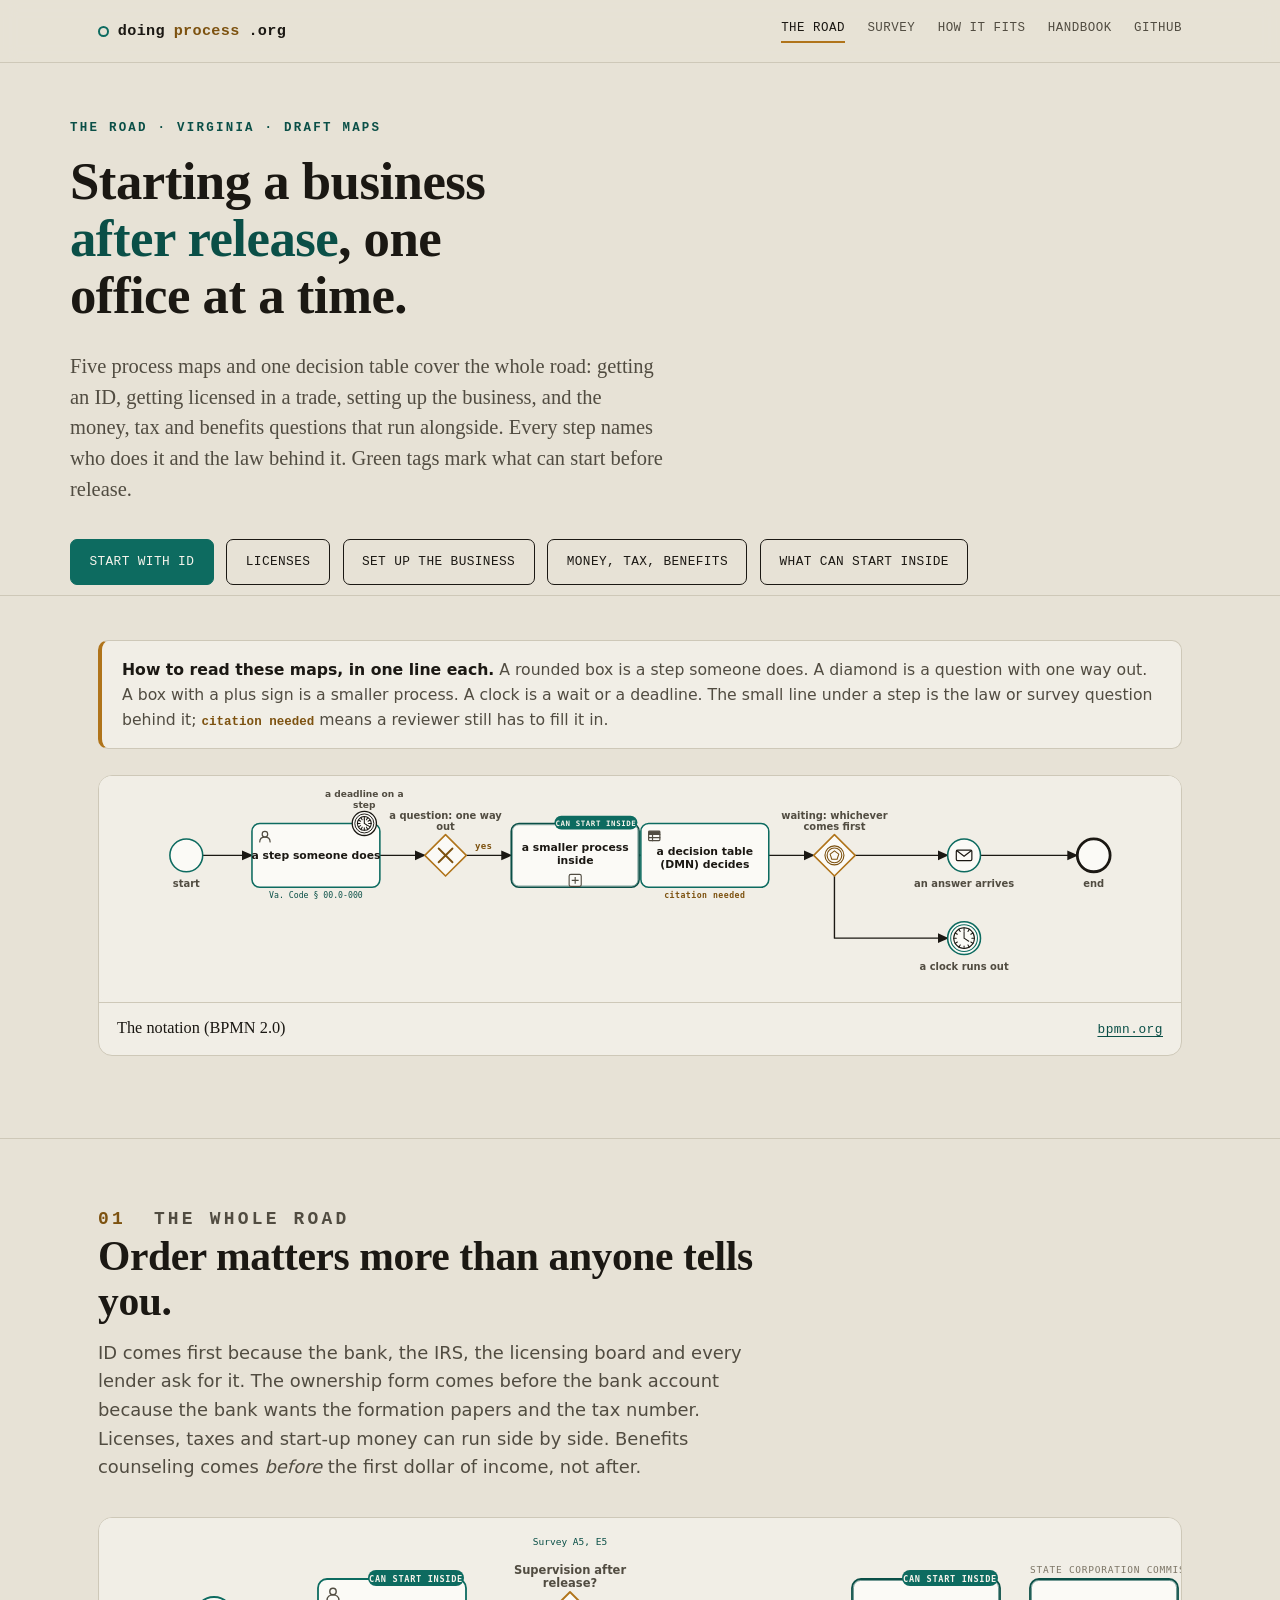
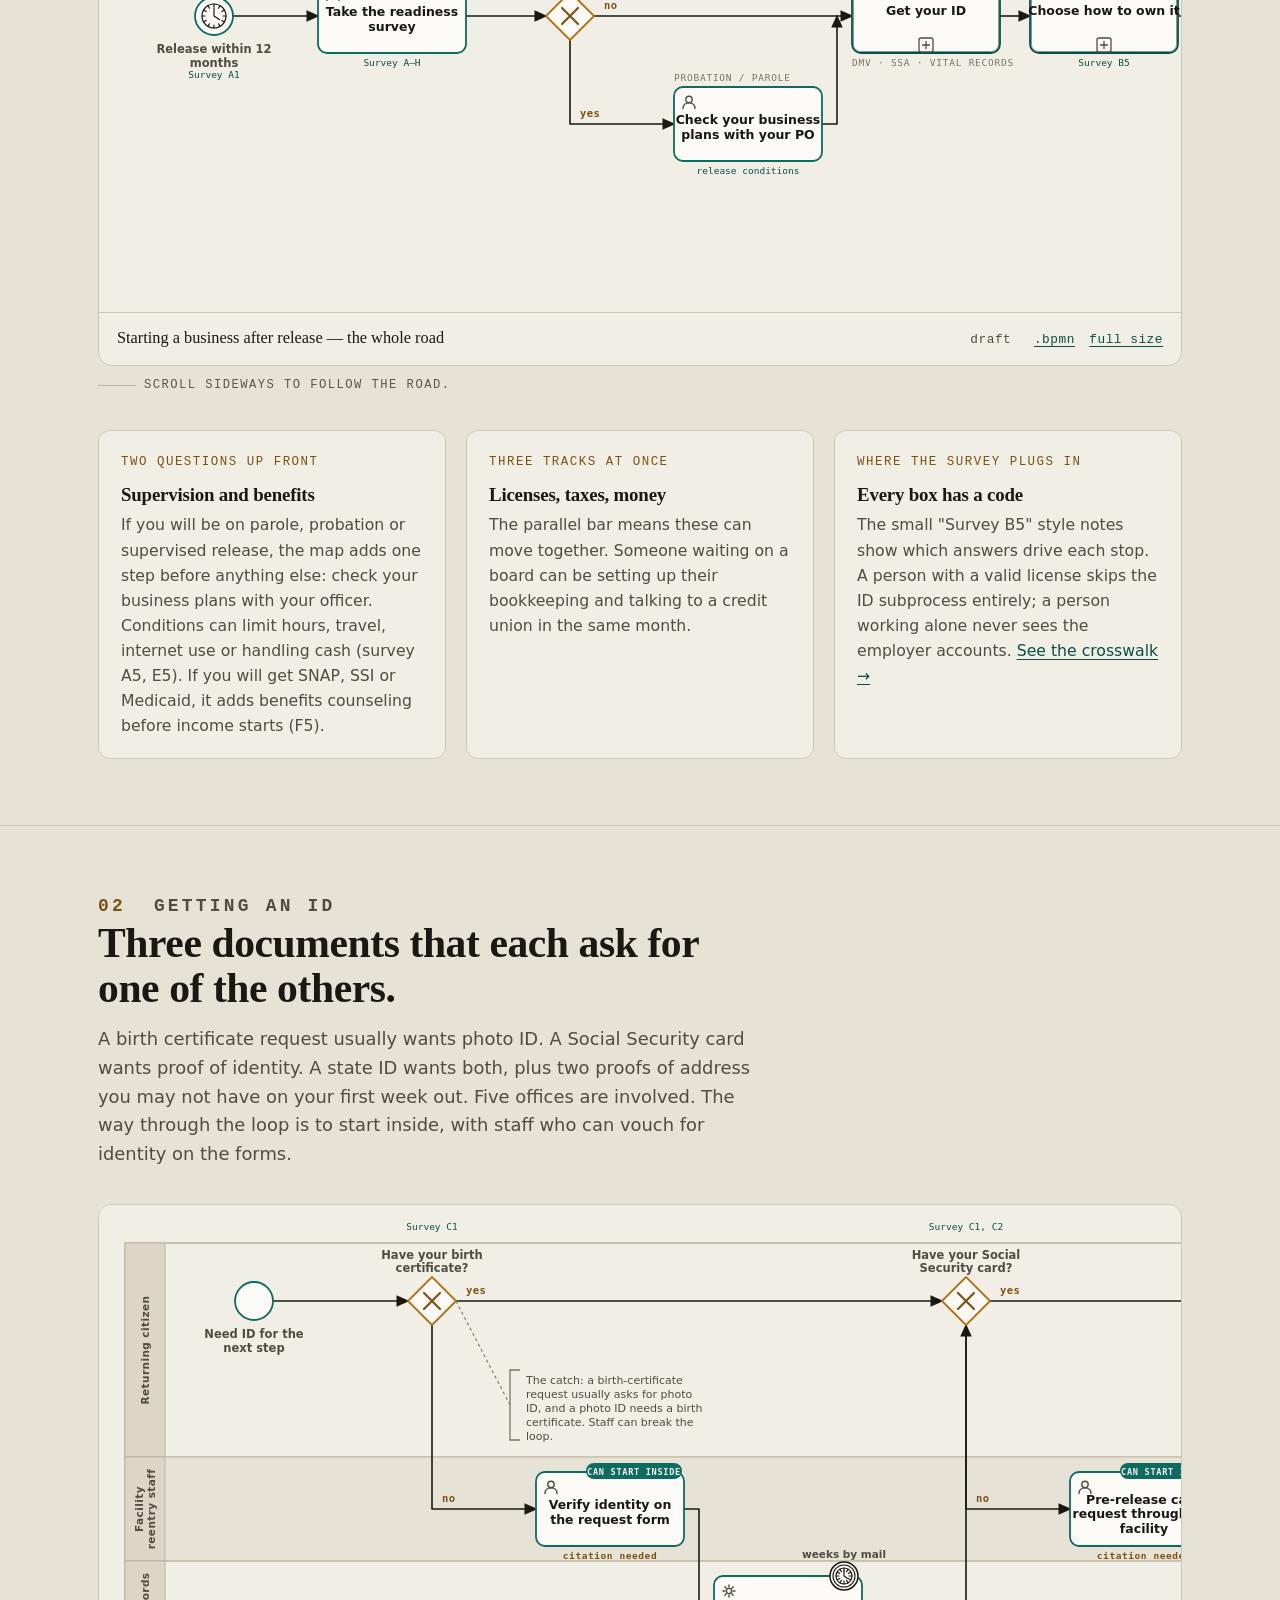
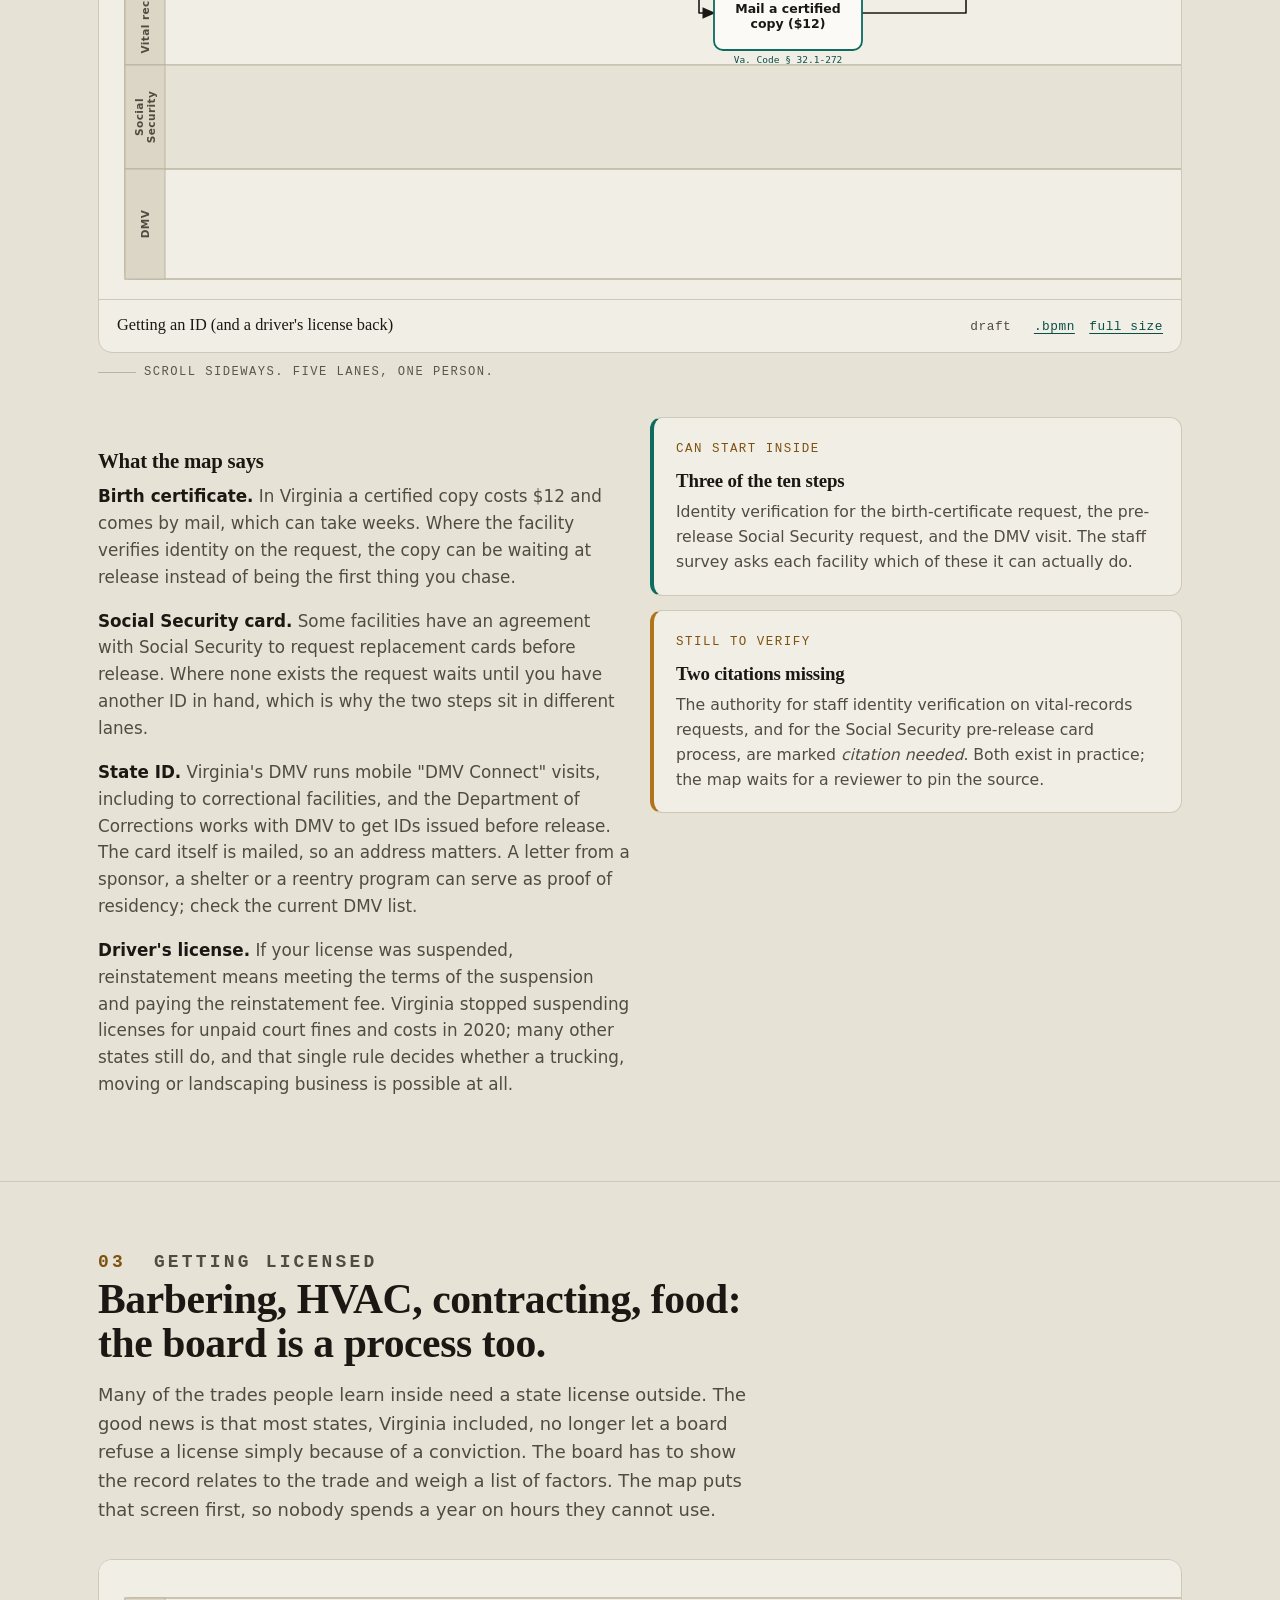
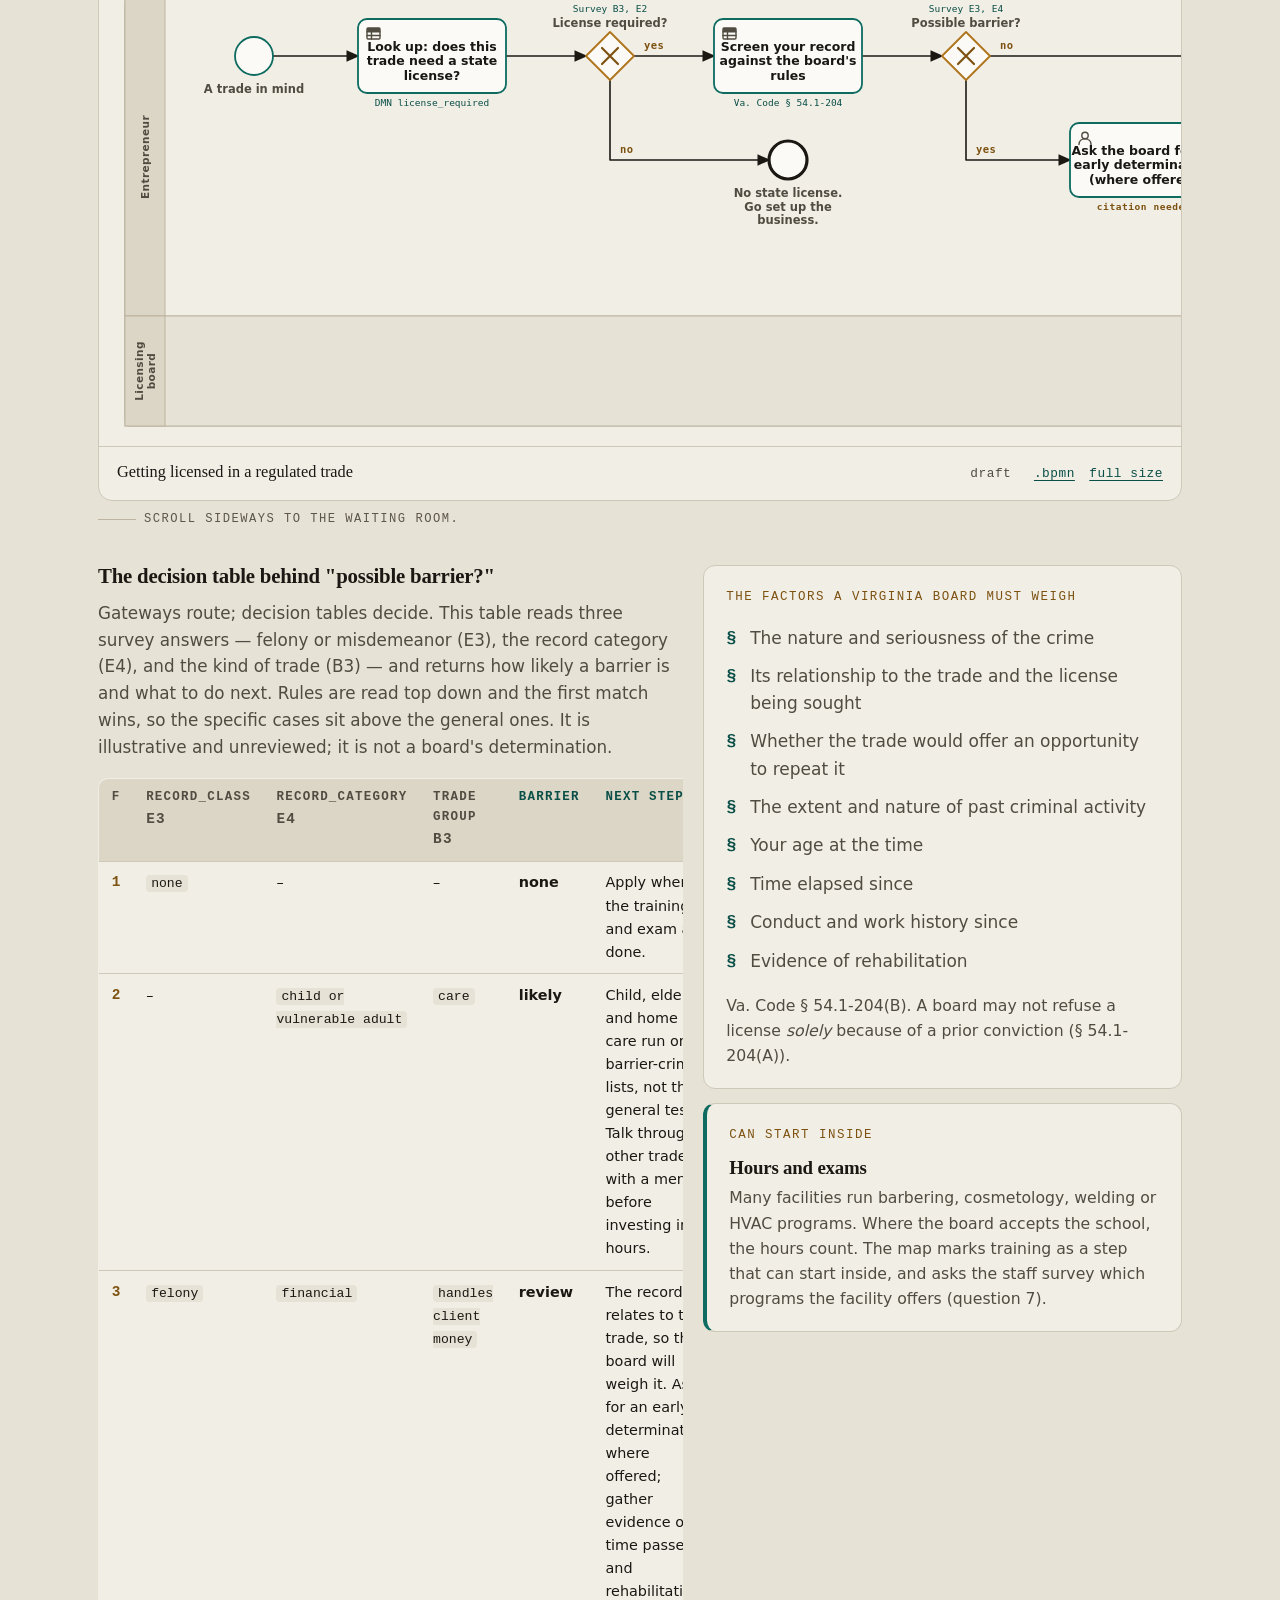
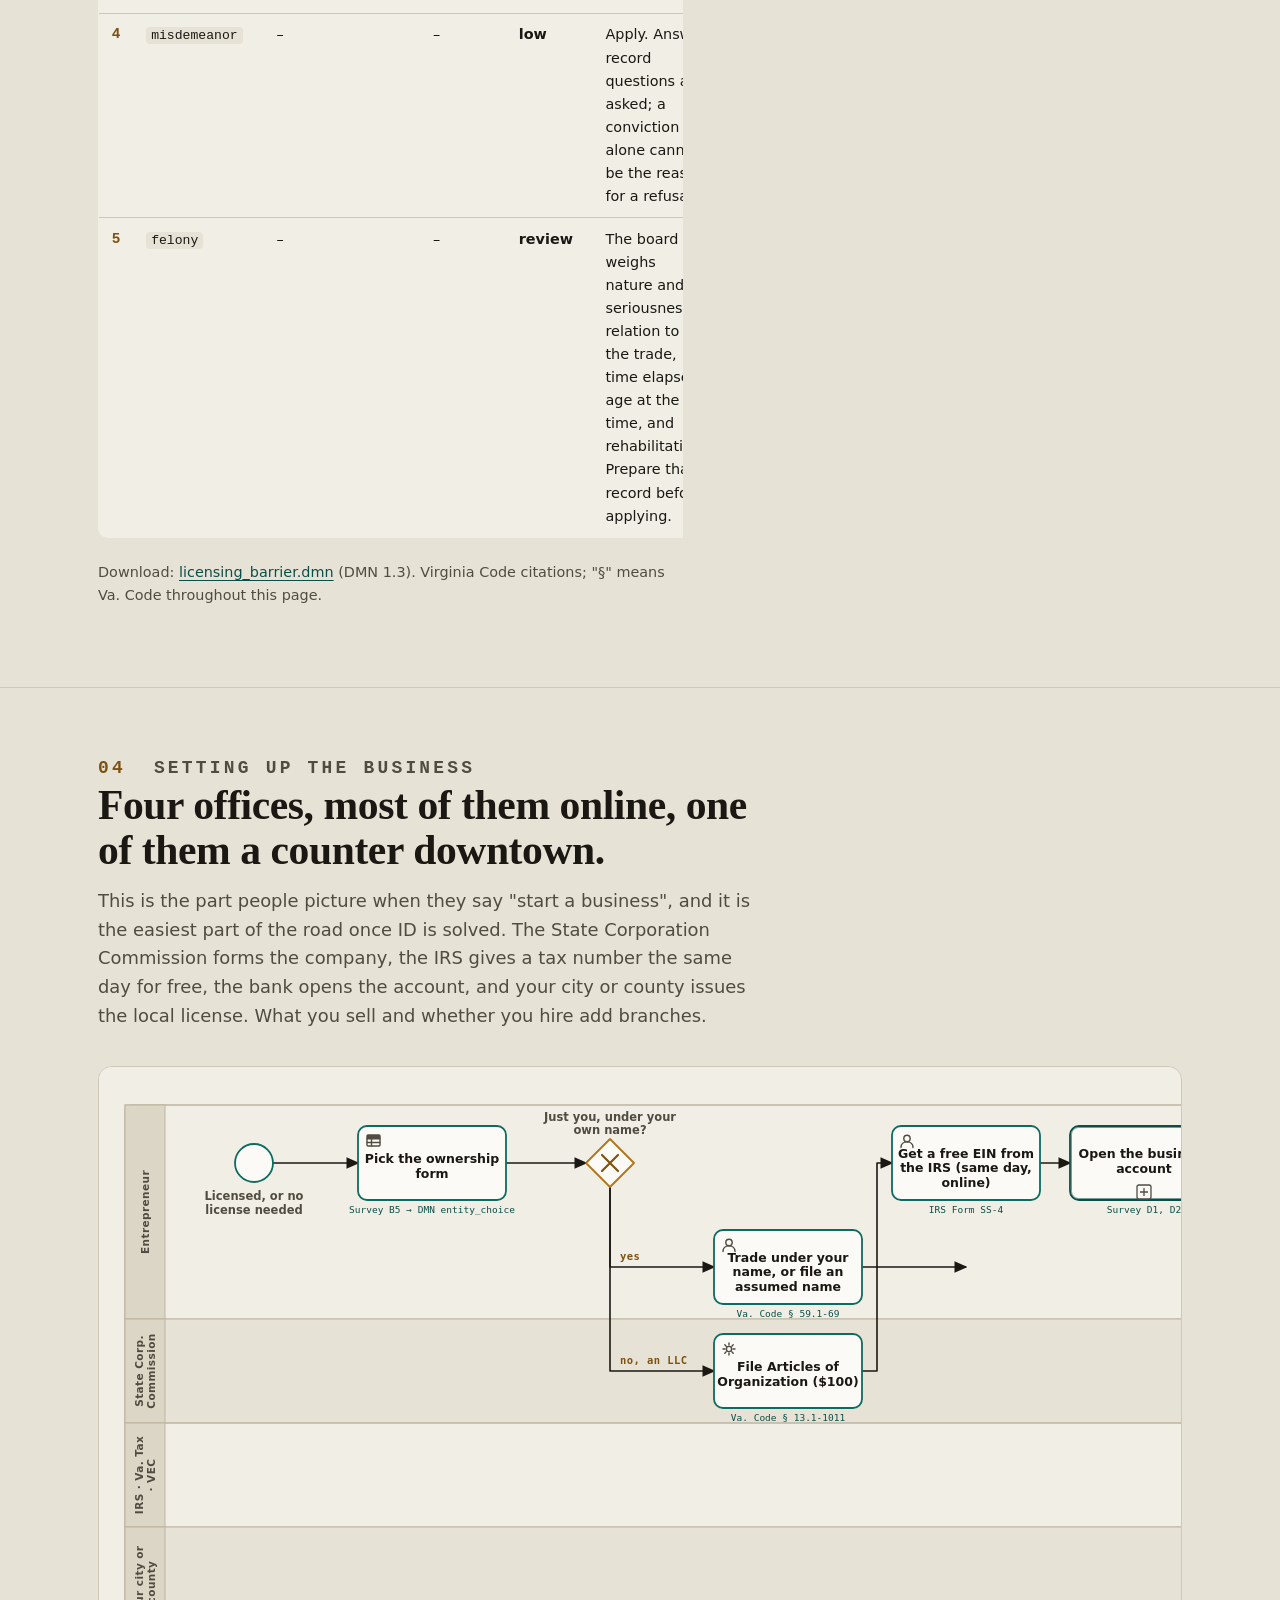
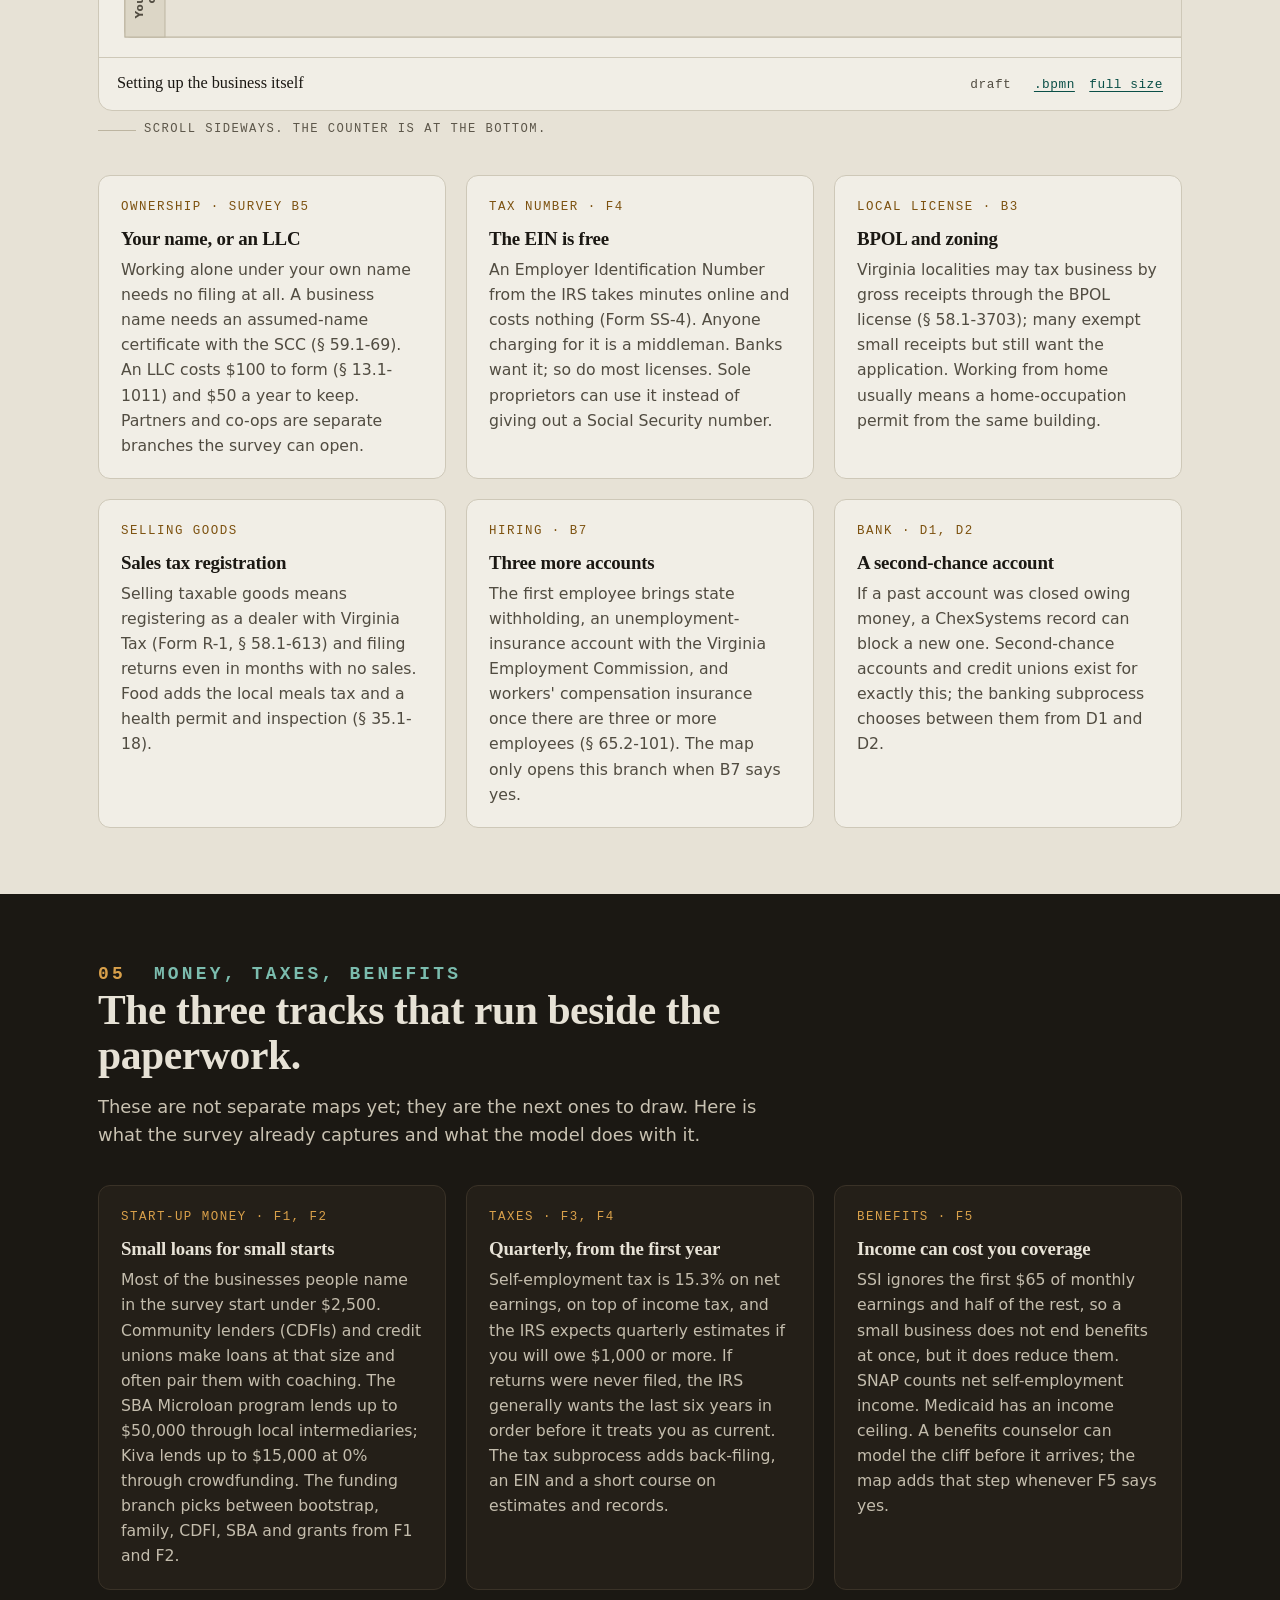
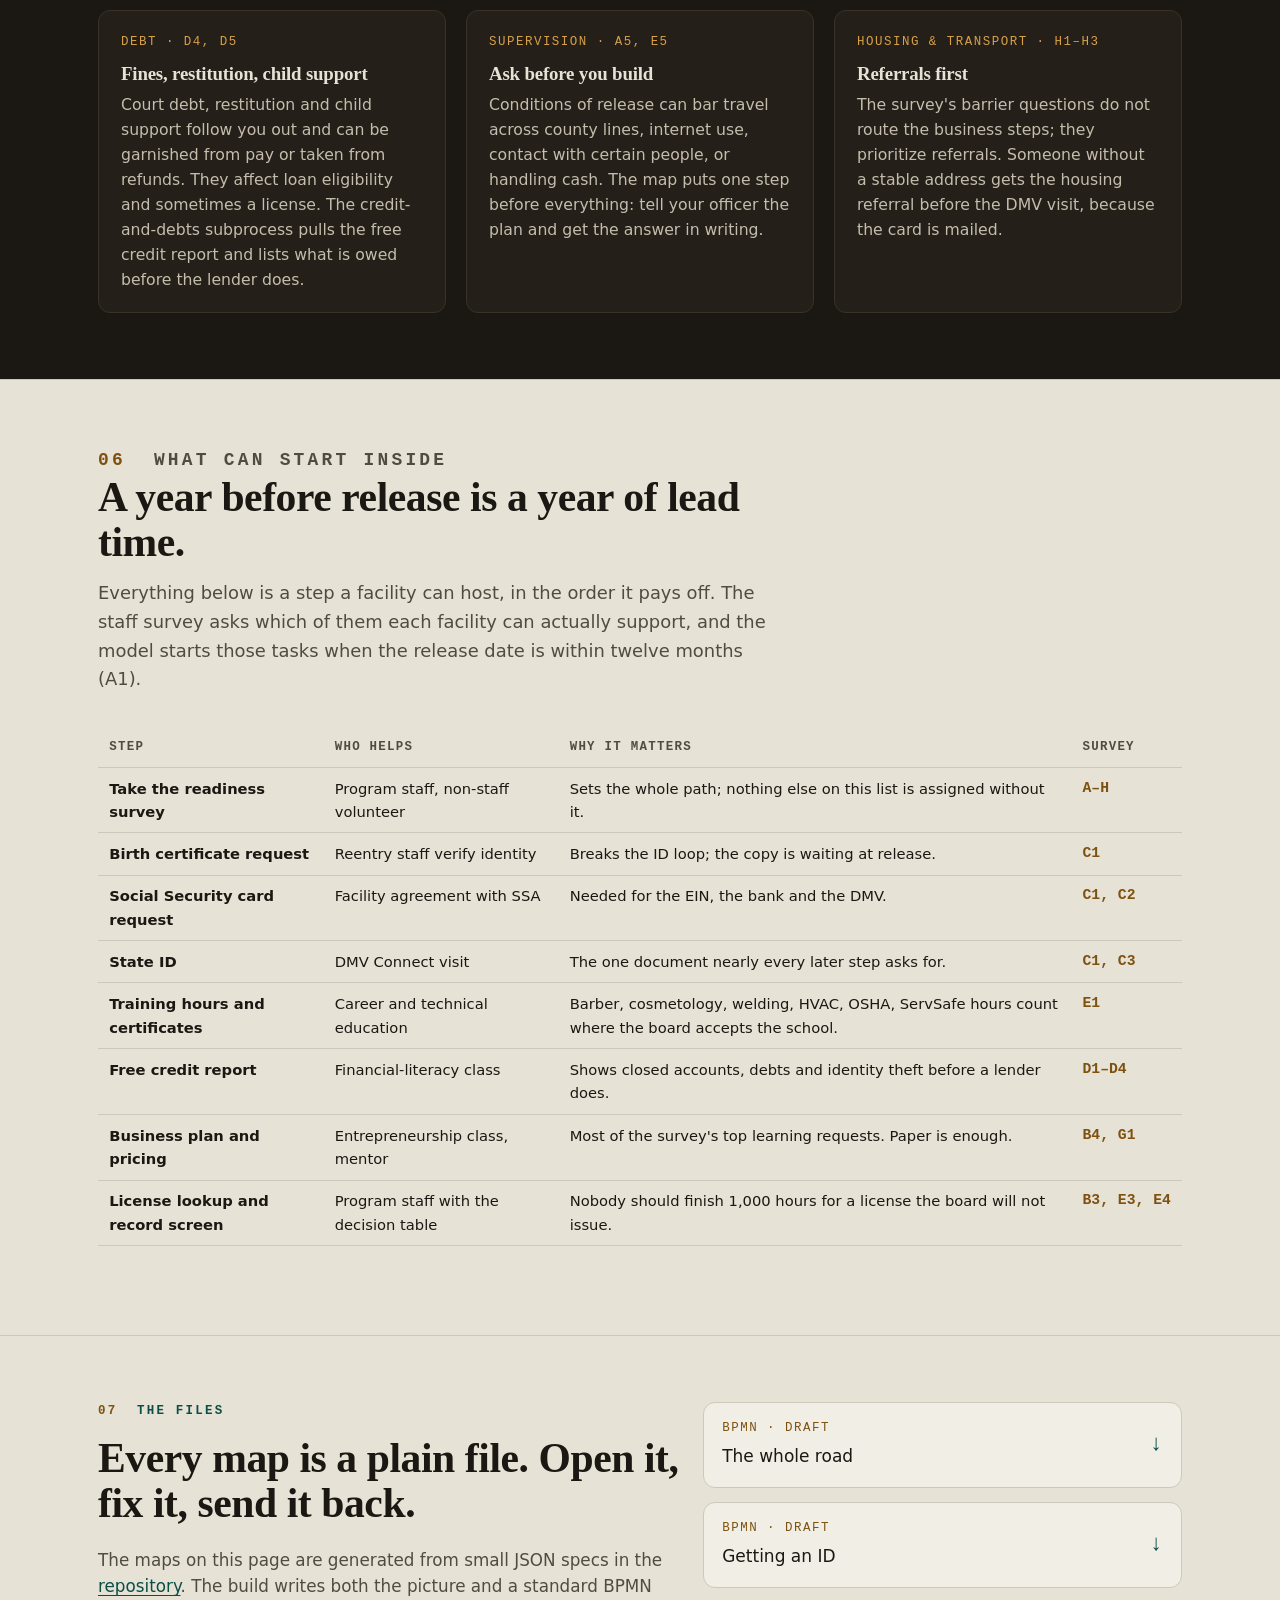
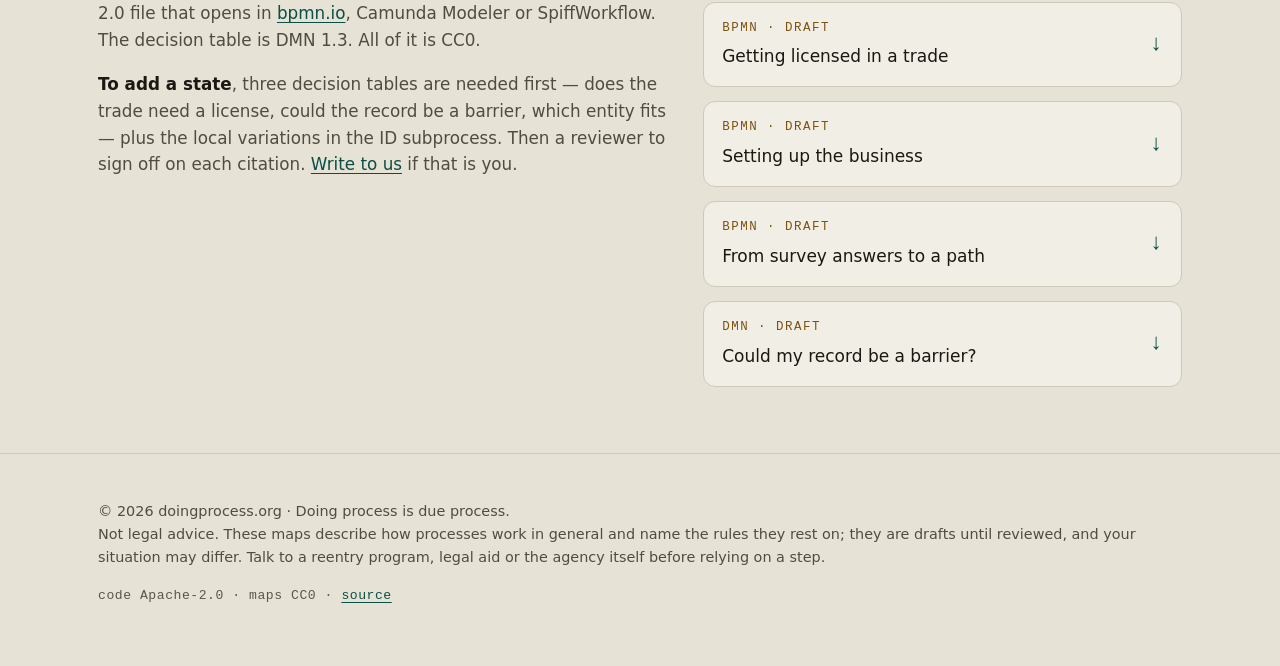
==== commit 487e5c61: "Survey page review fixes; update.sh is a plain pull by default - update.sh: no-argument run is git p" ====
--- a/site/start-a-business.html
+++ b/site/start-a-business.html
@@ -142,7 +142,7 @@
         <div class="card" style="margin-bottom:14px"><span class="tag">The factors a Virginia board must weigh</span>
           <ul class="ticks">
             <li>The nature and seriousness of the crime</li>
-            <li>Its relationship to the trade and the licence being sought</li>
+            <li>Its relationship to the trade and the license being sought</li>
             <li>Whether the trade would offer an opportunity to repeat it</li>
             <li>The extent and nature of past criminal activity</li>
             <li>Your age at the time</li>
@@ -150,7 +150,7 @@
             <li>Conduct and work history since</li>
             <li>Evidence of rehabilitation</li>
           </ul>
-          <p class="small" style="margin-top:.8rem">Va. Code § 54.1-204(B). A board may not refuse a licence <em>solely</em> because of a prior conviction (§ 54.1-204(A)).</p></div>
+          <p class="small" style="margin-top:.8rem">Va. Code § 54.1-204(B). A board may not refuse a license <em>solely</em> because of a prior conviction (§ 54.1-204(A)).</p></div>
         <div class="card accent"><span class="tag">Can start inside</span><h3>Hours and exams</h3><p>Many facilities run barbering, cosmetology, welding or HVAC programs. Where the board accepts the school, the hours count. The map marks training as a step that can start inside, and asks the staff survey which programs the facility offers (question 7).</p></div>
       </div>
     </div>
@@ -163,18 +163,18 @@
     <div class="head">
       <p class="eyebrow"><span class="n">04</span> &nbsp;Setting up the business</p>
       <h2>Four offices, most of them online, one of them a counter downtown.</h2>
-      <p>This is the part people picture when they say "start a business", and it is the easiest part of the road once ID is solved. The State Corporation Commission forms the company, the IRS gives a tax number the same day for free, the bank opens the account, and your city or county issues the local licence. What you sell and whether you hire add branches.</p>
-    </div>
-    <figure class="diagram">
-      <div class="scroller"><img src="assets/diagrams/set_up_business.svg" width="2406" height="590" alt="BPMN map with lanes for the entrepreneur, the State Corporation Commission, state and federal tax agencies, and the locality: ownership form, assumed name or LLC, EIN, bank account, local business licence, zoning, sales tax or health permit, employer accounts." loading="lazy"></div>
+      <p>This is the part people picture when they say "start a business", and it is the easiest part of the road once ID is solved. The State Corporation Commission forms the company, the IRS gives a tax number the same day for free, the bank opens the account, and your city or county issues the local license. What you sell and whether you hire add branches.</p>
+    </div>
+    <figure class="diagram">
+      <div class="scroller"><img src="assets/diagrams/set_up_business.svg" width="2406" height="590" alt="BPMN map with lanes for the entrepreneur, the State Corporation Commission, state and federal tax agencies, and the locality: ownership form, assumed name or LLC, EIN, bank account, local business license, zoning, sales tax or health permit, employer accounts." loading="lazy"></div>
       <figcaption><span class="t">Setting up the business itself</span>
         <span class="links">draft <a href="models/set_up_business.bpmn" download>.bpmn</a><a href="assets/diagrams/set_up_business.svg">full size</a></span></figcaption>
     </figure>
     <p class="scrollhint">Scroll sideways. The counter is at the bottom.</p>
     <div class="grid cards3">
       <div class="card"><span class="tag">Ownership · Survey B5</span><h3>Your name, or an LLC</h3><p>Working alone under your own name needs no filing at all. A business name needs an assumed-name certificate with the SCC (§ 59.1-69). An LLC costs $100 to form (§ 13.1-1011) and $50 a year to keep. Partners and co-ops are separate branches the survey can open.</p></div>
-      <div class="card"><span class="tag">Tax number · F4</span><h3>The EIN is free</h3><p>An Employer Identification Number from the IRS takes minutes online and costs nothing (Form SS-4). Anyone charging for it is a middleman. Banks want it; so do most licences. Sole proprietors can use it instead of giving out a Social Security number.</p></div>
-      <div class="card"><span class="tag">Local licence · B3</span><h3>BPOL and zoning</h3><p>Virginia localities may tax business by gross receipts through the BPOL licence (§ 58.1-3703); many exempt small receipts but still want the application. Working from home usually means a home-occupation permit from the same building.</p></div>
+      <div class="card"><span class="tag">Tax number · F4</span><h3>The EIN is free</h3><p>An Employer Identification Number from the IRS takes minutes online and costs nothing (Form SS-4). Anyone charging for it is a middleman. Banks want it; so do most licenses. Sole proprietors can use it instead of giving out a Social Security number.</p></div>
+      <div class="card"><span class="tag">Local license · B3</span><h3>BPOL and zoning</h3><p>Virginia localities may tax business by gross receipts through the BPOL license (§ 58.1-3703); many exempt small receipts but still want the application. Working from home usually means a home-occupation permit from the same building.</p></div>
       <div class="card"><span class="tag">Selling goods</span><h3>Sales tax registration</h3><p>Selling taxable goods means registering as a dealer with Virginia Tax (Form R-1, § 58.1-613) and filing returns even in months with no sales. Food adds the local meals tax and a health permit and inspection (§ 35.1-18).</p></div>
       <div class="card"><span class="tag">Hiring · B7</span><h3>Three more accounts</h3><p>The first employee brings state withholding, an unemployment-insurance account with the Virginia Employment Commission, and workers' compensation insurance once there are three or more employees (§ 65.2-101). The map only opens this branch when B7 says yes.</p></div>
       <div class="card"><span class="tag">Bank · D1, D2</span><h3>A second-chance account</h3><p>If a past account was closed owing money, a ChexSystems record can block a new one. Second-chance accounts and credit unions exist for exactly this; the banking subprocess chooses between them from D1 and D2.</p></div>
@@ -194,7 +194,7 @@
       <div class="card"><span class="tag">Start-up money · F1, F2</span><h3>Small loans for small starts</h3><p>Most of the businesses people name in the survey start under $2,500. Community lenders (CDFIs) and credit unions make loans at that size and often pair them with coaching. The SBA Microloan program lends up to $50,000 through local intermediaries; Kiva lends up to $15,000 at 0% through crowdfunding. The funding branch picks between bootstrap, family, CDFI, SBA and grants from F1 and F2.</p></div>
       <div class="card"><span class="tag">Taxes · F3, F4</span><h3>Quarterly, from the first year</h3><p>Self-employment tax is 15.3% on net earnings, on top of income tax, and the IRS expects quarterly estimates if you will owe $1,000 or more. If returns were never filed, the IRS generally wants the last six years in order before it treats you as current. The tax subprocess adds back-filing, an EIN and a short course on estimates and records.</p></div>
       <div class="card"><span class="tag">Benefits · F5</span><h3>Income can cost you coverage</h3><p>SSI ignores the first $65 of monthly earnings and half of the rest, so a small business does not end benefits at once, but it does reduce them. SNAP counts net self-employment income. Medicaid has an income ceiling. A benefits counselor can model the cliff before it arrives; the map adds that step whenever F5 says yes.</p></div>
-      <div class="card"><span class="tag">Debt · D4, D5</span><h3>Fines, restitution, child support</h3><p>Court debt, restitution and child support follow you out and can be garnished from pay or taken from refunds. They affect loan eligibility and sometimes a licence. The credit-and-debts subprocess pulls the free credit report and lists what is owed before the lender does.</p></div>
+      <div class="card"><span class="tag">Debt · D4, D5</span><h3>Fines, restitution, child support</h3><p>Court debt, restitution and child support follow you out and can be garnished from pay or taken from refunds. They affect loan eligibility and sometimes a license. The credit-and-debts subprocess pulls the free credit report and lists what is owed before the lender does.</p></div>
       <div class="card"><span class="tag">Supervision · A5, E5</span><h3>Ask before you build</h3><p>Conditions of release can bar travel across county lines, internet use, contact with certain people, or handling cash. The map puts one step before everything: tell your officer the plan and get the answer in writing.</p></div>
       <div class="card"><span class="tag">Housing &amp; transport · H1–H3</span><h3>Referrals first</h3><p>The survey's barrier questions do not route the business steps; they prioritize referrals. Someone without a stable address gets the housing referral before the DMV visit, because the card is mailed.</p></div>
     </div>
@@ -220,7 +220,7 @@
         <tr><td><b>Training hours and certificates</b></td><td>Career and technical education</td><td>Barber, cosmetology, welding, HVAC, OSHA, ServSafe hours count where the board accepts the school.</td><td class="code">E1</td></tr>
         <tr><td><b>Free credit report</b></td><td>Financial-literacy class</td><td>Shows closed accounts, debts and identity theft before a lender does.</td><td class="code">D1–D4</td></tr>
         <tr><td><b>Business plan and pricing</b></td><td>Entrepreneurship class, mentor</td><td>Most of the survey's top learning requests. Paper is enough.</td><td class="code">B4, G1</td></tr>
-        <tr><td><b>Licence lookup and record screen</b></td><td>Program staff with the decision table</td><td>Nobody should finish 1,000 hours for a licence the board will not issue.</td><td class="code">B3, E3, E4</td></tr>
+        <tr><td><b>License lookup and record screen</b></td><td>Program staff with the decision table</td><td>Nobody should finish 1,000 hours for a license the board will not issue.</td><td class="code">B3, E3, E4</td></tr>
       </tbody>
     </table>
     </div>
@@ -234,7 +234,7 @@
       <p class="eyebrow"><span class="n">07</span> &nbsp;The files</p>
       <h2 style="font-size:clamp(1.8rem,3.6vw,2.6rem);margin-bottom:.5em">Every map is a plain file. Open it, fix it, send it back.</h2>
       <p class="prose">The maps on this page are generated from small JSON specs in the <a href="https://github.com/alibama/doingprocess/tree/main/models">repository</a>. The build writes both the picture and a standard BPMN 2.0 file that opens in <a href="https://demo.bpmn.io/">bpmn.io</a>, Camunda Modeler or SpiffWorkflow. The decision table is DMN 1.3. All of it is CC0.</p>
-      <p class="prose"><b>To add a state</b>, three decision tables are needed first — does the trade need a licence, could the record be a barrier, which entity fits — plus the local variations in the ID subprocess. Then a reviewer to sign off on each citation. <a href="mailto:hello@doingprocess.org">Write to us</a> if that is you.</p>
+      <p class="prose"><b>To add a state</b>, three decision tables are needed first — does the trade need a license, could the record be a barrier, which entity fits — plus the local variations in the ID subprocess. Then a reviewer to sign off on each citation. <a href="mailto:hello@doingprocess.org">Write to us</a> if that is you.</p>
     </div>
     <div class="dls" style="grid-template-columns:1fr">
       <a class="dl" href="models/overview.bpmn" download><span><span class="k">BPMN · draft</span>The whole road</span><span class="arrow">↓</span></a>
--- a/site/assets/site.css
+++ b/site/assets/site.css
@@ -1,7 +1,7 @@
 /* doingprocess.org — shared styles. Edit freely; no build step. */
 :root{
   --paper:#e7e2d6; --paper-2:#f1eee6; --paper-3:#dcd6c6;
-  --ink:#1b1813; --ink-2:#514c41; --ink-3:#7c7566;
+  --ink:#1b1813; --ink-2:#514c41; --ink-3:#5c5649;
   --teal:#0d6b60; --teal-2:#0a4f47; --ochre:#b0741a; --ochre-2:#7d5210;
   --line:#cec8b8; --line-2:#bdb5a1;
   --maxw:1140px;
@@ -20,7 +20,7 @@
 img,svg{max-width:100%}
 .wrap{max-width:var(--maxw);margin:0 auto;padding:0 28px}
 .narrow{max-width:760px}
-.eyebrow{font-family:var(--mono);font-size:.72rem;letter-spacing:.18em;text-transform:uppercase;
+.eyebrow{font-family:var(--mono);font-size:.78rem;letter-spacing:.18em;text-transform:uppercase;
   color:var(--teal-2);margin:0 0 .9rem;font-weight:700}
 .eyebrow .n{color:var(--ochre-2)}
 .lede{font-size:1.28rem;line-height:1.5;color:var(--ink-2);font-family:var(--serif)}
@@ -37,11 +37,12 @@
   text-decoration:none;display:flex;align-items:center;gap:.55rem;white-space:nowrap}
 .brand .dot{width:11px;height:11px;border:2px solid var(--teal);border-radius:50%;display:inline-block}
 .brand b{color:var(--ochre-2)}
-.nav nav{display:flex;gap:1.4rem;font-family:var(--mono);font-size:.76rem;letter-spacing:.04em}
+.nav nav{display:flex;gap:1.4rem;font-family:var(--mono);font-size:.78rem;letter-spacing:.04em}
 .nav nav a{color:var(--ink-2);text-decoration:none;text-transform:uppercase;white-space:nowrap}
 .nav nav a:hover,.nav nav a[aria-current]{color:var(--ink)}
 .nav nav a[aria-current]{border-bottom:2px solid var(--ochre);padding-bottom:2px}
-@media(max-width:760px){.nav nav{gap:.9rem;font-size:.68rem}.nav nav a.hide-m{display:none}}
+@media(max-width:760px){.nav nav{gap:.9rem;font-size:.76rem}.nav nav a.hide-m{display:none}}
+@media(max-width:520px){.wrap{padding:0 16px}.nav .wrap{flex-wrap:wrap;height:auto;padding:.7rem 16px;row-gap:.4rem}.nav nav{gap:.8rem}}
 
 /* hero */
 .hero{padding:70px 0 26px}
@@ -57,12 +58,12 @@
 .btn:hover{transform:translateY(-1px)}
 .btn.primary{background:var(--teal);border-color:var(--teal);color:#f6f4ec}
 .btn.primary:hover{background:var(--teal-2);color:#fff}
-.btn.small{padding:.5rem .8rem;font-size:.7rem}
+.btn.small{padding:.5rem .8rem;font-size:.76rem}
 
 /* signature scene (hand-drawn → recognized) */
 .scene{margin:44px 0 8px;border:1px solid var(--line);border-radius:14px;background:var(--paper-2);
   padding:18px 20px 10px;overflow:hidden;position:relative}
-.scene .stage{display:flex;justify-content:space-between;font-family:var(--mono);font-size:.66rem;
+.scene .stage{display:flex;justify-content:space-between;font-family:var(--mono);font-size:.74rem;
   letter-spacing:.14em;text-transform:uppercase;color:var(--ink-3);padding:0 2px 8px}
 .scene svg{display:block;width:100%;height:auto}
 .draw{stroke-dasharray:620;stroke-dashoffset:620;animation:draw 1.6s ease forwards}
@@ -77,7 +78,7 @@
 section.tight{padding:44px 0}
 section.dark{background:var(--ink);color:var(--paper);border-top:none}
 section.dark .eyebrow{color:#7bbcae}
-section.dark .eyebrow .n{color:var(--ochre)}
+section.dark .eyebrow .n{color:#d9a04a}
 section.dark h2,section.dark h3{color:var(--paper)}
 section.dark a{color:#9fd3c8}
 section.dark p{color:#c9c2b2}
@@ -90,6 +91,7 @@
 
 /* grids & cards */
 .grid{display:grid;gap:20px}
+.grid>*{min-width:0}
 .g2{grid-template-columns:1.1fr .9fr}
 .g2e{grid-template-columns:1fr 1fr}
 .cards4{grid-template-columns:repeat(4,1fr)}
@@ -101,9 +103,9 @@
 .card h3{font-size:1.18rem;margin-bottom:.4em}
 .card p{margin:0;color:var(--ink-2);font-size:.98rem}
 section.dark .card p{color:#c4bdad}
-.card .tag{font-family:var(--mono);font-size:.66rem;letter-spacing:.12em;text-transform:uppercase;
+.card .tag{font-family:var(--mono);font-size:.78rem;letter-spacing:.12em;text-transform:uppercase;
   color:var(--ochre-2);display:block;margin-bottom:.7rem}
-section.dark .card .tag{color:var(--ochre)}
+section.dark .card .tag{color:#d9a04a}
 .card.accent{border-left:4px solid var(--teal)}
 .card.warn{border-left:4px solid var(--ochre)}
 
@@ -112,16 +114,24 @@
 ul.ticks li::before{content:"\00a7";position:absolute;left:0;top:.35rem;font-family:var(--mono);
   color:var(--teal-2);font-weight:700}
 ul.ticks b{color:var(--ink)}
+section.dark ul.ticks li,section.dark ol li,section.dark dd{color:#e7e2d6}
+section.dark ul.ticks li::before{color:#7bbcae}
+ol.steps{margin:0;padding-left:1.4rem}
+ol.steps li{padding:.3rem 0 .3rem .3rem}
+dl.facts{display:grid;grid-template-columns:max-content 1fr;gap:.55rem 1.4rem;margin:0 0 1.6rem;max-width:780px}
+dl.facts dt{font-weight:600;color:var(--ink)}
+dl.facts dd{margin:0;color:var(--ink-2)}
+@media(max-width:600px){dl.facts{grid-template-columns:1fr}dl.facts dd{margin-bottom:.5rem}}
 
 /* the six-step pipe */
 .pipe{display:grid;grid-template-columns:repeat(6,1fr);gap:14px;counter-reset:s}
 @media(max-width:1000px){.pipe{grid-template-columns:repeat(3,1fr)}}
 @media(max-width:600px){.pipe{grid-template-columns:1fr 1fr}}
 .pipe .step{background:var(--paper-2);border:1px solid var(--line);border-radius:12px;padding:18px 16px 16px;position:relative}
-.pipe .num{font-family:var(--mono);color:var(--ochre-2);font-size:.72rem;letter-spacing:.14em;font-weight:700;margin-bottom:.5rem}
+.pipe .num{font-family:var(--mono);color:var(--ochre-2);font-size:.78rem;letter-spacing:.14em;font-weight:700;margin-bottom:.5rem}
 .pipe h3{font-size:1.05rem;margin-bottom:.4em}
 .pipe p{font-size:.9rem;color:var(--ink-2);margin:0 0 .7em}
-.pipe .who{font-family:var(--mono);font-size:.66rem;letter-spacing:.1em;text-transform:uppercase;color:var(--teal-2)}
+.pipe .who{font-family:var(--mono);font-size:.76rem;letter-spacing:.1em;text-transform:uppercase;color:var(--teal-2)}
 
 /* diagrams */
 figure.diagram{margin:0 0 2.4rem;border:1px solid var(--line);border-radius:14px;background:var(--paper-2);overflow:hidden}
@@ -136,25 +146,25 @@
 figure.diagram figcaption{display:flex;flex-wrap:wrap;gap:.6rem 1.4rem;align-items:baseline;justify-content:space-between;
   padding:12px 18px 14px;border-top:1px solid var(--line);font-size:.88rem;color:var(--ink-2)}
 figure.diagram figcaption .t{font-family:var(--serif);font-size:1.02rem;color:var(--ink)}
-figure.diagram figcaption .links{font-family:var(--mono);font-size:.72rem;letter-spacing:.04em;white-space:nowrap}
+figure.diagram figcaption .links{font-family:var(--mono);font-size:.8rem;letter-spacing:.04em;white-space:nowrap}
 figure.diagram figcaption .links a{margin-left:.9rem}
-.scrollhint{font-family:var(--mono);font-size:.68rem;letter-spacing:.12em;text-transform:uppercase;color:var(--ink-3);
+.scrollhint{font-family:var(--mono);font-size:.76rem;letter-spacing:.12em;text-transform:uppercase;color:var(--ink-3);
   margin:-1.8rem 0 2.2rem;display:flex;align-items:center;gap:.5rem}
 .scrollhint::before{content:"";display:inline-block;width:38px;height:1px;background:var(--line-2)}
 @media(hover:hover) and (min-width:2500px){.scrollhint{display:none}}
 .keyrow{display:flex;flex-wrap:wrap;gap:.6rem 1.5rem;font-size:.86rem;color:var(--ink-2);margin:0 0 1.8rem}
 .keyrow .k{display:inline-flex;align-items:center;gap:.45rem}
-.keyrow .pill{font-family:var(--mono);font-size:.62rem;letter-spacing:.08em;background:var(--teal);color:#f6f4ec;
+.keyrow .pill{font-family:var(--mono);font-size:.76rem;letter-spacing:.08em;background:var(--teal);color:#f6f4ec;
   border-radius:8px;padding:2px 8px;font-weight:700}
-.keyrow .cite{font-family:var(--mono);font-size:.7rem;color:var(--teal-2)}
-.keyrow .need{font-family:var(--mono);font-size:.7rem;color:var(--ochre-2);font-weight:700}
+.keyrow .cite{font-family:var(--mono);font-size:.78rem;color:var(--teal-2)}
+.keyrow .need{font-family:var(--mono);font-size:.78rem;color:var(--ochre-2);font-weight:700}
 .keyrow .swatch{width:14px;height:14px;border-radius:3px;border:1.8px solid var(--teal);display:inline-block}
 .keyrow .diamond{width:12px;height:12px;border:1.8px solid var(--ochre);transform:rotate(45deg);display:inline-block;margin:0 3px}
 
 /* decision tables */
 table.dmn{width:100%;border-collapse:collapse;font-size:.9rem;background:var(--paper-2);border:1px solid var(--line);border-radius:10px;overflow:hidden}
 table.dmn th,table.dmn td{padding:.6rem .8rem;border-bottom:1px solid var(--line);vertical-align:top;text-align:left}
-table.dmn thead th{font-family:var(--mono);font-size:.68rem;letter-spacing:.1em;text-transform:uppercase;color:var(--ink-2);background:var(--paper-3)}
+table.dmn thead th{font-family:var(--mono);font-size:.78rem;letter-spacing:.1em;text-transform:uppercase;color:var(--ink-2);background:var(--paper-3)}
 table.dmn thead th.out{color:var(--teal-2)}
 table.dmn td.n{font-family:var(--mono);color:var(--ochre-2);font-weight:700;width:2.4rem}
 table.dmn td code{font-family:var(--mono);font-size:.82rem;background:var(--paper);padding:1px 5px;border-radius:4px}
@@ -162,9 +172,9 @@
 .tablewrap{overflow-x:auto;margin:0 0 1.4rem}
 table.plain{width:100%;border-collapse:collapse;font-size:.92rem}
 table.plain th,table.plain td{text-align:left;padding:.55rem .7rem;border-bottom:1px solid var(--line);vertical-align:top}
-table.plain thead th{font-family:var(--mono);font-size:.68rem;letter-spacing:.1em;text-transform:uppercase;color:var(--ink-2)}
+table.plain thead th{font-family:var(--mono);font-size:.78rem;letter-spacing:.1em;text-transform:uppercase;color:var(--ink-2)}
 table.plain td.code{font-family:var(--mono);color:var(--ochre-2);font-weight:700;white-space:nowrap}
-table.plain td.var{font-family:var(--mono);font-size:.82rem;color:var(--teal-2)}
+table.plain td.var{font-family:var(--mono);font-size:.85rem;color:var(--teal-2)}
 
 /* callouts */
 .callout{border:1px solid var(--line);border-left:4px solid var(--ochre);background:var(--paper-2);border-radius:10px;padding:16px 20px;margin:0 0 1.6rem;color:var(--ink-2);font-size:.98rem}
@@ -176,7 +186,7 @@
 .dl{display:flex;align-items:center;justify-content:space-between;gap:1rem;text-decoration:none;color:var(--ink);
   background:var(--paper-2);border:1px solid var(--line);border-radius:12px;padding:16px 18px;transition:transform .12s ease}
 .dl:hover{transform:translateY(-1px);color:var(--ink)}
-.dl .k{font-family:var(--mono);font-size:.66rem;letter-spacing:.12em;text-transform:uppercase;color:var(--ochre-2);display:block;margin-bottom:.3rem}
+.dl .k{font-family:var(--mono);font-size:.78rem;letter-spacing:.12em;text-transform:uppercase;color:var(--ochre-2);display:block;margin-bottom:.3rem}
 .dl .arrow{font-family:var(--mono);font-size:1.4rem;color:var(--teal-2)}
 .dls{display:grid;gap:14px;grid-template-columns:repeat(2,1fr)}
 @media(max-width:700px){.dls{grid-template-columns:1fr}}
@@ -190,28 +200,29 @@
 .q{margin:0 0 1.1rem;padding:0 0 1rem;border-bottom:1px dashed var(--line)}
 .q:last-child{border-bottom:none}
 .q .qt{display:flex;gap:.7rem;align-items:baseline;margin-bottom:.45rem}
-.q .code{font-family:var(--mono);font-size:.74rem;color:var(--ochre-2);font-weight:700;letter-spacing:.06em;min-width:2.2rem}
+.q .code{font-family:var(--mono);font-size:.8rem;color:var(--ochre-2);font-weight:700;letter-spacing:.06em;min-width:2.2rem}
 .q .text{color:var(--ink);font-weight:600}
 .q .hint{font-size:.9rem;color:var(--ink-3);font-weight:400}
+.survey .sec h3 .l{font-size:.85rem}
 .opts{display:flex;flex-wrap:wrap;gap:.35rem 1.1rem;padding-left:2.9rem;color:var(--ink-2);font-size:.96rem}
 .opts span::before{content:"\2610";font-size:1.05em;margin-right:.4rem;color:var(--ink-3)}
 .opts.col{flex-direction:column;gap:.25rem}
-.blank{display:inline-block;min-width:14rem;border-bottom:1px solid var(--ink-3);height:1.2em;vertical-align:bottom;margin-left:.4rem}
-.q .route{font-family:var(--mono);font-size:.7rem;color:var(--teal-2);margin:.5rem 0 0 2.9rem;letter-spacing:.03em}
+.blank{display:inline-block;min-width:min(14rem,60vw);max-width:100%;border-bottom:1px solid var(--ink-3);height:1.2em;vertical-align:bottom;margin-left:.4rem}
+.q .route{font-family:var(--mono);font-size:.8rem;color:var(--teal-2);margin:.5rem 0 0 2.9rem;letter-spacing:.03em}
 .q .route::before{content:"\2192 model: ";color:var(--ink-3)}
 .script{font-family:var(--serif);font-size:1.12rem;line-height:1.55;color:var(--ink);background:var(--paper-2);
   border:1px solid var(--line);border-radius:12px;padding:20px 24px;margin:0 0 2rem}
-.script .k{font-family:var(--mono);font-size:.68rem;letter-spacing:.14em;text-transform:uppercase;color:var(--teal-2);display:block;margin-bottom:.6rem}
-.toc{display:flex;flex-wrap:wrap;gap:.4rem .9rem;font-family:var(--mono);font-size:.74rem;letter-spacing:.04em;margin:0 0 2rem}
+.script .k{font-family:var(--mono);font-size:.78rem;letter-spacing:.14em;text-transform:uppercase;color:var(--teal-2);display:block;margin-bottom:.6rem}
+.toc{display:flex;flex-wrap:wrap;gap:.4rem .9rem;font-family:var(--mono);font-size:.8rem;letter-spacing:.04em;margin:0 0 2rem}
 .toc a{text-decoration:none;color:var(--ink-2);border:1px solid var(--line);border-radius:6px;padding:.3rem .6rem;background:var(--paper-2)}
 .toc a:hover{color:var(--ink);border-color:var(--line-2)}
-.toggle-routes{font-family:var(--mono);font-size:.72rem}
+.toggle-routes{font-family:var(--mono);font-size:.82rem}
 body:not(.show-routes) .q .route{display:none}
 
 /* footer */
 footer{padding:46px 0 60px;border-top:1px solid var(--line);color:var(--ink-2);font-size:.9rem}
 footer .row{display:flex;flex-wrap:wrap;justify-content:space-between;gap:1rem}
-footer .mono{font-family:var(--mono);font-size:.74rem;letter-spacing:.04em;color:var(--ink-3)}
+footer .mono{font-family:var(--mono);font-size:.82rem;letter-spacing:.04em;color:var(--ink-3)}
 
 /* motion */
 .js .reveal{opacity:0;transform:translateY(14px);transition:opacity .6s ease,transform .6s ease}
